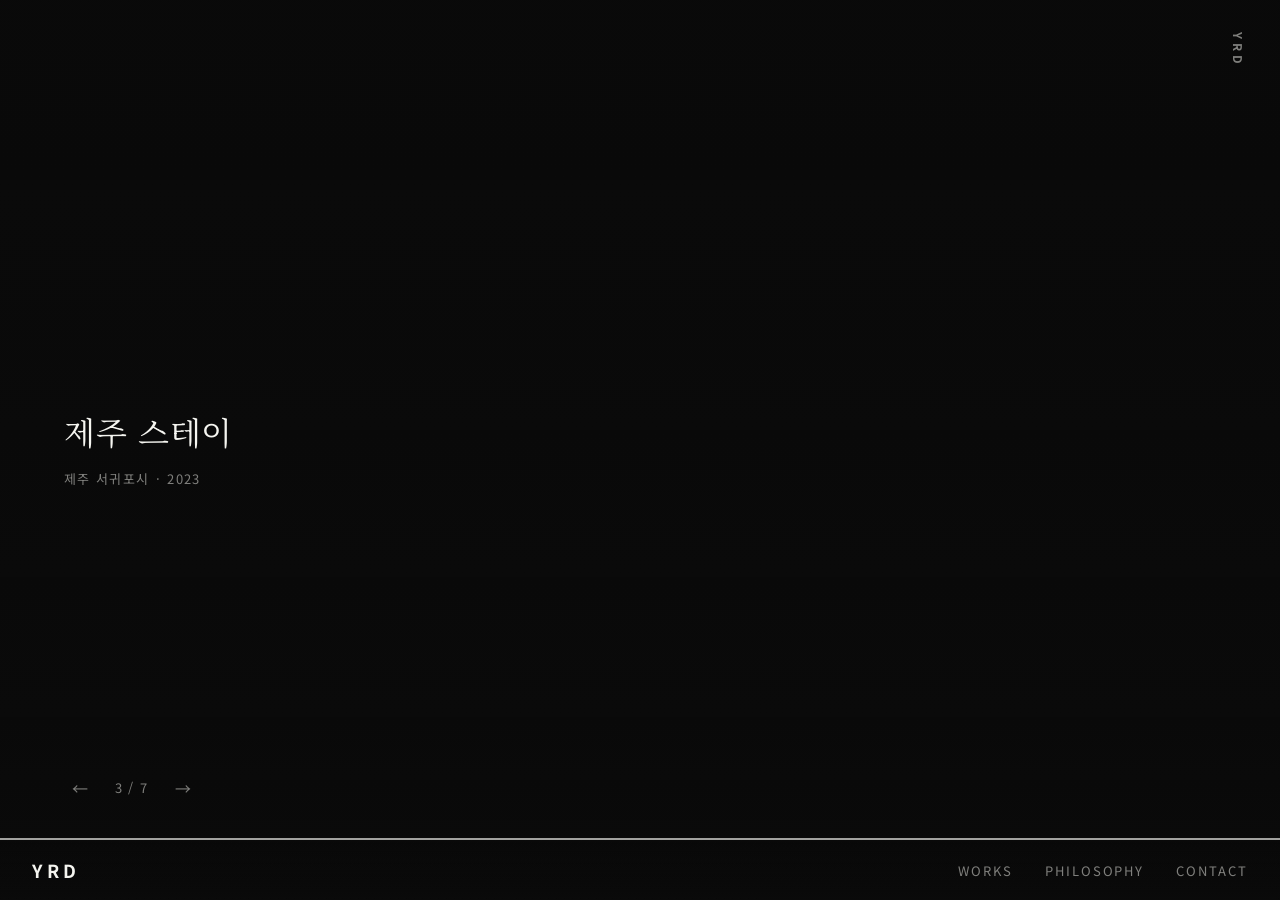
==== index.html @ f29954d0 "Initial commit: YRD portfolio site with Decap CMS - Hero slider, works grid, philosophy, contact pag" ====
<!DOCTYPE html>
<html lang="ko">
<head>
  <meta charset="UTF-8">
  <meta name="viewport" content="width=device-width, initial-scale=1.0">
  <title>YRD — Architecture & Space Design</title>
  <link rel="preconnect" href="https://fonts.googleapis.com">
  <link rel="preconnect" href="https://fonts.gstatic.com" crossorigin>
  <link href="https://fonts.googleapis.com/css2?family=Noto+Serif+KR:wght@300;400;500&family=Noto+Sans+KR:wght@300;400;700&display=swap" rel="stylesheet">
  <link rel="stylesheet" href="css/style.css">
</head>
<body>
  <!-- Page Transition -->
  <div class="page-transition"></div>

  <!-- Right Logo Mark -->
  <div class="logo-mark">YRD</div>

  <!-- Hero Slider -->
  <section class="hero">
    <div class="hero-slides"></div>

    <!-- Project Info -->
    <div class="project-info">
      <h2 class="project-title"></h2>
      <p class="project-meta"></p>
    </div>

    <!-- Slide Counter -->
    <div class="slide-counter">
      <button class="prev-btn" aria-label="이전 슬라이드">&larr;</button>
      <span class="counter-text">1 / 7</span>
      <button class="next-btn" aria-label="다음 슬라이드">&rarr;</button>
    </div>

    <!-- Progress Bar -->
    <div class="slide-progress">
      <div class="progress-bar"></div>
    </div>
  </section>

  <!-- Bottom Navigation -->
  <nav class="bottom-nav">
    <a href="index.html" class="brand">YRD</a>
    <ul class="nav-links">
      <li><a href="works.html">Works</a></li>
      <li><a href="philosophy.html">Philosophy</a></li>
      <li><a href="contact.html">Contact</a></li>
    </ul>
  </nav>

  <script src="js/main.js"></script>
  <script>
    if (window.netlifyIdentity) {
      window.netlifyIdentity.on("init", user => {
        if (!user) window.netlifyIdentity.on("login", () => document.location.href = "/admin/");
      });
    }
  </script>
</body>
</html>
---- css/style.css ----
/* ============================================
   YRD Portfolio - Style System
   ============================================ */

/* --- Custom Properties --- */
:root {
  --color-bg: #0a0a0a;
  --color-text: #f5f5f0;
  --color-text-muted: rgba(245, 245, 240, 0.5);
  --color-text-dim: rgba(245, 245, 240, 0.3);
  --color-accent: #c8b891;
  --color-overlay: rgba(10, 10, 10, 0.4);

  --font-serif: 'Noto Serif KR', 'Noto Serif', Georgia, serif;
  --font-sans: 'Noto Sans KR', -apple-system, BlinkMacSystemFont, 'Segoe UI', sans-serif;

  --nav-height: 60px;
  --spacing-sm: 8px;
  --spacing-md: 16px;
  --spacing-lg: 32px;
  --spacing-xl: 64px;

  --transition-slow: 0.8s cubic-bezier(0.25, 0.1, 0.25, 1);
  --transition-medium: 0.4s cubic-bezier(0.25, 0.1, 0.25, 1);
  --transition-fast: 0.2s ease;
}

/* --- Reset & Base --- */
*,
*::before,
*::after {
  margin: 0;
  padding: 0;
  box-sizing: border-box;
}

html {
  font-size: 16px;
  -webkit-font-smoothing: antialiased;
  -moz-osx-font-smoothing: grayscale;
  scroll-behavior: smooth;
}

body {
  font-family: var(--font-sans);
  background-color: var(--color-bg);
  color: var(--color-text);
  line-height: 1.6;
  overflow-x: hidden;
  min-height: 100vh;
}

a {
  color: inherit;
  text-decoration: none;
}

img {
  max-width: 100%;
  display: block;
}

button {
  background: none;
  border: none;
  color: inherit;
  cursor: pointer;
  font-family: inherit;
}

/* --- Page Transition --- */
.page-transition {
  position: fixed;
  inset: 0;
  background: var(--color-bg);
  z-index: 9999;
  opacity: 1;
  transition: opacity var(--transition-slow);
  pointer-events: none;
}

.page-transition.hidden {
  opacity: 0;
}

/* --- Bottom Navigation --- */
.bottom-nav {
  position: fixed;
  bottom: 0;
  left: 0;
  right: 0;
  height: var(--nav-height);
  display: flex;
  align-items: center;
  justify-content: space-between;
  padding: 0 var(--spacing-lg);
  z-index: 100;
  background: linear-gradient(transparent, rgba(10, 10, 10, 0.6));
}

.brand {
  font-family: var(--font-sans);
  font-size: 1.125rem;
  font-weight: 700;
  letter-spacing: 0.25em;
  text-transform: uppercase;
}

.nav-links {
  display: flex;
  gap: var(--spacing-lg);
  list-style: none;
}

.nav-links a {
  font-family: var(--font-sans);
  font-size: 0.8125rem;
  letter-spacing: 0.15em;
  text-transform: uppercase;
  color: var(--color-text-muted);
  transition: color var(--transition-fast);
  position: relative;
}

.nav-links a::after {
  content: '';
  position: absolute;
  bottom: -4px;
  left: 0;
  width: 0;
  height: 1px;
  background: var(--color-text);
  transition: width var(--transition-medium);
}

.nav-links a:hover,
.nav-links a.active {
  color: var(--color-text);
}

.nav-links a:hover::after,
.nav-links a.active::after {
  width: 100%;
}

/* --- Right Logo Mark (Vertical) --- */
.logo-mark {
  position: fixed;
  top: var(--spacing-lg);
  right: var(--spacing-lg);
  z-index: 100;
  writing-mode: vertical-rl;
  font-family: var(--font-sans);
  font-size: 0.75rem;
  font-weight: 700;
  letter-spacing: 0.35em;
  text-transform: uppercase;
  color: var(--color-text-muted);
}

/* ============================================
   INDEX - Hero Slider
   ============================================ */
.hero {
  position: relative;
  width: 100%;
  height: 100vh;
  overflow: hidden;
}

.hero-slide {
  position: absolute;
  inset: 0;
  background-size: cover;
  background-position: center;
  opacity: 0;
  transition: opacity 1.2s cubic-bezier(0.25, 0.1, 0.25, 1);
  will-change: opacity;
}

.hero-slide::after {
  content: '';
  position: absolute;
  inset: 0;
  background: linear-gradient(
    to bottom,
    rgba(10, 10, 10, 0.15) 0%,
    rgba(10, 10, 10, 0.05) 40%,
    rgba(10, 10, 10, 0.3) 80%,
    rgba(10, 10, 10, 0.6) 100%
  );
}

.hero-slide.active {
  opacity: 1;
}

/* Scale animation on active slide */
.hero-slide.active {
  animation: slowZoom 8s cubic-bezier(0.25, 0.1, 0.25, 1) forwards;
}

@keyframes slowZoom {
  from { transform: scale(1); }
  to { transform: scale(1.05); }
}

/* --- Project Info Overlay --- */
.project-info {
  position: absolute;
  left: var(--spacing-xl);
  top: 50%;
  transform: translateY(-50%);
  z-index: 10;
}

.project-info .project-title {
  font-family: var(--font-serif);
  font-size: 2rem;
  font-weight: 400;
  letter-spacing: 0.02em;
  line-height: 1.3;
  margin-bottom: var(--spacing-md);
  opacity: 0;
  transform: translateY(20px);
  animation: fadeInUp 0.8s 0.3s forwards;
}

.project-info .project-meta {
  font-size: 0.8125rem;
  color: var(--color-text-muted);
  letter-spacing: 0.1em;
  opacity: 0;
  transform: translateY(20px);
  animation: fadeInUp 0.8s 0.5s forwards;
}

.project-info .project-meta span + span::before {
  content: '·';
  margin: 0 0.5em;
}

@keyframes fadeInUp {
  to {
    opacity: 1;
    transform: translateY(0);
  }
}

/* --- Slide Counter --- */
.slide-counter {
  position: absolute;
  left: var(--spacing-xl);
  bottom: calc(var(--nav-height) + var(--spacing-lg));
  z-index: 10;
  display: flex;
  align-items: center;
  gap: var(--spacing-md);
  font-size: 0.8125rem;
  letter-spacing: 0.1em;
  color: var(--color-text-muted);
}

.slide-counter button {
  color: var(--color-text-muted);
  font-size: 1rem;
  padding: var(--spacing-sm);
  transition: color var(--transition-fast);
  display: flex;
  align-items: center;
}

.slide-counter button:hover {
  color: var(--color-text);
}

.slide-counter .counter-text {
  min-width: 3em;
  text-align: center;
  font-variant-numeric: tabular-nums;
}

/* --- Progress Bar --- */
.slide-progress {
  position: absolute;
  bottom: var(--nav-height);
  left: 0;
  width: 100%;
  height: 2px;
  background: var(--color-text-dim);
  z-index: 10;
}

.slide-progress .progress-bar {
  height: 100%;
  background: var(--color-text-muted);
  width: 0%;
  transition: width 0.3s ease;
}

/* ============================================
   WORKS - Grid Layout
   ============================================ */
.works-page {
  min-height: 100vh;
  padding: var(--spacing-xl) var(--spacing-xl) calc(var(--nav-height) + var(--spacing-xl));
}

.works-header {
  margin-bottom: var(--spacing-xl);
}

.works-header h1 {
  font-family: var(--font-serif);
  font-size: 2.5rem;
  font-weight: 400;
  letter-spacing: 0.02em;
}

.works-grid {
  display: grid;
  grid-template-columns: repeat(3, 1fr);
  gap: var(--spacing-md);
}

.work-card {
  position: relative;
  overflow: hidden;
  cursor: pointer;
  aspect-ratio: 4 / 3;
}

.work-card .card-image {
  width: 100%;
  height: 100%;
  object-fit: cover;
  transition: transform var(--transition-slow);
}

.work-card .card-overlay {
  position: absolute;
  inset: 0;
  background: rgba(10, 10, 10, 0.5);
  opacity: 0;
  transition: opacity var(--transition-medium);
  display: flex;
  flex-direction: column;
  justify-content: flex-end;
  padding: var(--spacing-lg);
}

.work-card:hover .card-image {
  transform: scale(1.08);
}

.work-card:hover .card-overlay {
  opacity: 1;
}

.work-card .card-title {
  font-family: var(--font-serif);
  font-size: 1.25rem;
  font-weight: 400;
  margin-bottom: var(--spacing-sm);
}

.work-card .card-meta {
  font-size: 0.75rem;
  color: var(--color-text-muted);
  letter-spacing: 0.1em;
}

/* ============================================
   PHILOSOPHY
   ============================================ */
.philosophy-page {
  position: relative;
  min-height: 100vh;
  display: flex;
  align-items: center;
  justify-content: center;
  padding: var(--spacing-xl);
  background-size: cover;
  background-position: center;
  background-attachment: fixed;
}

.philosophy-page::before {
  content: '';
  position: absolute;
  inset: 0;
  background: rgba(10, 10, 10, 0.7);
}

.philosophy-content {
  position: relative;
  z-index: 1;
  max-width: 680px;
  text-align: center;
}

.philosophy-content h1 {
  font-family: var(--font-serif);
  font-size: 2rem;
  font-weight: 400;
  letter-spacing: 0.05em;
  margin-bottom: var(--spacing-xl);
  color: var(--color-text);
}

.philosophy-content .divider {
  width: 40px;
  height: 1px;
  background: var(--color-text-muted);
  margin: 0 auto var(--spacing-xl);
}

.philosophy-content p {
  font-family: var(--font-serif);
  font-size: 1.0625rem;
  line-height: 2;
  color: var(--color-text-muted);
  margin-bottom: var(--spacing-lg);
  word-break: keep-all;
}

.philosophy-content p:last-child {
  margin-bottom: 0;
}

/* ============================================
   CONTACT
   ============================================ */
.contact-page {
  min-height: 100vh;
  display: grid;
  grid-template-columns: 1fr 1fr;
  padding-bottom: var(--nav-height);
}

.contact-left {
  display: flex;
  flex-direction: column;
  justify-content: center;
  padding: var(--spacing-xl);
}

.contact-left h1 {
  font-family: var(--font-serif);
  font-size: 2.5rem;
  font-weight: 400;
  letter-spacing: 0.02em;
  margin-bottom: var(--spacing-xl);
}

.contact-info-group {
  margin-bottom: var(--spacing-lg);
}

.contact-info-group .label {
  font-size: 0.75rem;
  letter-spacing: 0.15em;
  text-transform: uppercase;
  color: var(--color-text-muted);
  margin-bottom: var(--spacing-sm);
}

.contact-info-group .value {
  font-family: var(--font-serif);
  font-size: 1.0625rem;
  line-height: 1.8;
}

.contact-info-group .value a {
  transition: color var(--transition-fast);
}

.contact-info-group .value a:hover {
  color: var(--color-accent);
}

.contact-right {
  display: flex;
  flex-direction: column;
  justify-content: center;
  padding: var(--spacing-xl);
  border-left: 1px solid var(--color-text-dim);
}

.contact-form .form-group {
  margin-bottom: var(--spacing-lg);
}

.contact-form label {
  display: block;
  font-size: 0.75rem;
  letter-spacing: 0.15em;
  text-transform: uppercase;
  color: var(--color-text-muted);
  margin-bottom: var(--spacing-sm);
}

.contact-form input,
.contact-form textarea {
  width: 100%;
  background: transparent;
  border: none;
  border-bottom: 1px solid var(--color-text-dim);
  padding: var(--spacing-sm) 0;
  color: var(--color-text);
  font-family: var(--font-sans);
  font-size: 1rem;
  outline: none;
  transition: border-color var(--transition-fast);
}

.contact-form input:focus,
.contact-form textarea:focus {
  border-color: var(--color-text-muted);
}

.contact-form textarea {
  resize: none;
  min-height: 100px;
}

.contact-form .submit-btn {
  font-size: 0.8125rem;
  letter-spacing: 0.15em;
  text-transform: uppercase;
  color: var(--color-text-muted);
  padding: var(--spacing-md) 0;
  transition: color var(--transition-fast);
  cursor: pointer;
}

.contact-form .submit-btn:hover {
  color: var(--color-text);
}

/* ============================================
   Responsive
   ============================================ */
@media (max-width: 1024px) {
  .works-grid {
    grid-template-columns: repeat(2, 1fr);
  }

  .project-info {
    left: var(--spacing-lg);
  }

  .project-info .project-title {
    font-size: 1.5rem;
  }

  .slide-counter {
    left: var(--spacing-lg);
  }
}

@media (max-width: 768px) {
  :root {
    --spacing-xl: 32px;
    --spacing-lg: 24px;
  }

  .bottom-nav {
    padding: 0 var(--spacing-md);
  }

  .nav-links {
    gap: var(--spacing-md);
  }

  .nav-links a {
    font-size: 0.6875rem;
  }

  .brand {
    font-size: 0.9375rem;
  }

  .logo-mark {
    right: var(--spacing-md);
    top: var(--spacing-md);
    font-size: 0.625rem;
  }

  .project-info {
    left: var(--spacing-md);
    bottom: calc(var(--nav-height) + 60px);
    top: auto;
    transform: none;
  }

  .project-info .project-title {
    font-size: 1.25rem;
  }

  .slide-counter {
    left: var(--spacing-md);
    bottom: calc(var(--nav-height) + var(--spacing-md));
  }

  .works-page {
    padding: var(--spacing-lg) var(--spacing-md) calc(var(--nav-height) + var(--spacing-lg));
  }

  .works-header h1 {
    font-size: 1.75rem;
  }

  .works-grid {
    grid-template-columns: 1fr;
    gap: var(--spacing-md);
  }

  .philosophy-content h1 {
    font-size: 1.5rem;
  }

  .philosophy-content p {
    font-size: 0.9375rem;
    line-height: 1.9;
  }

  .contact-page {
    grid-template-columns: 1fr;
  }

  .contact-left h1 {
    font-size: 1.75rem;
  }

  .contact-right {
    border-left: none;
    border-top: 1px solid var(--color-text-dim);
  }
}

@media (max-width: 480px) {
  .nav-links {
    gap: var(--spacing-sm);
  }

  .nav-links a {
    font-size: 0.625rem;
    letter-spacing: 0.1em;
  }
}
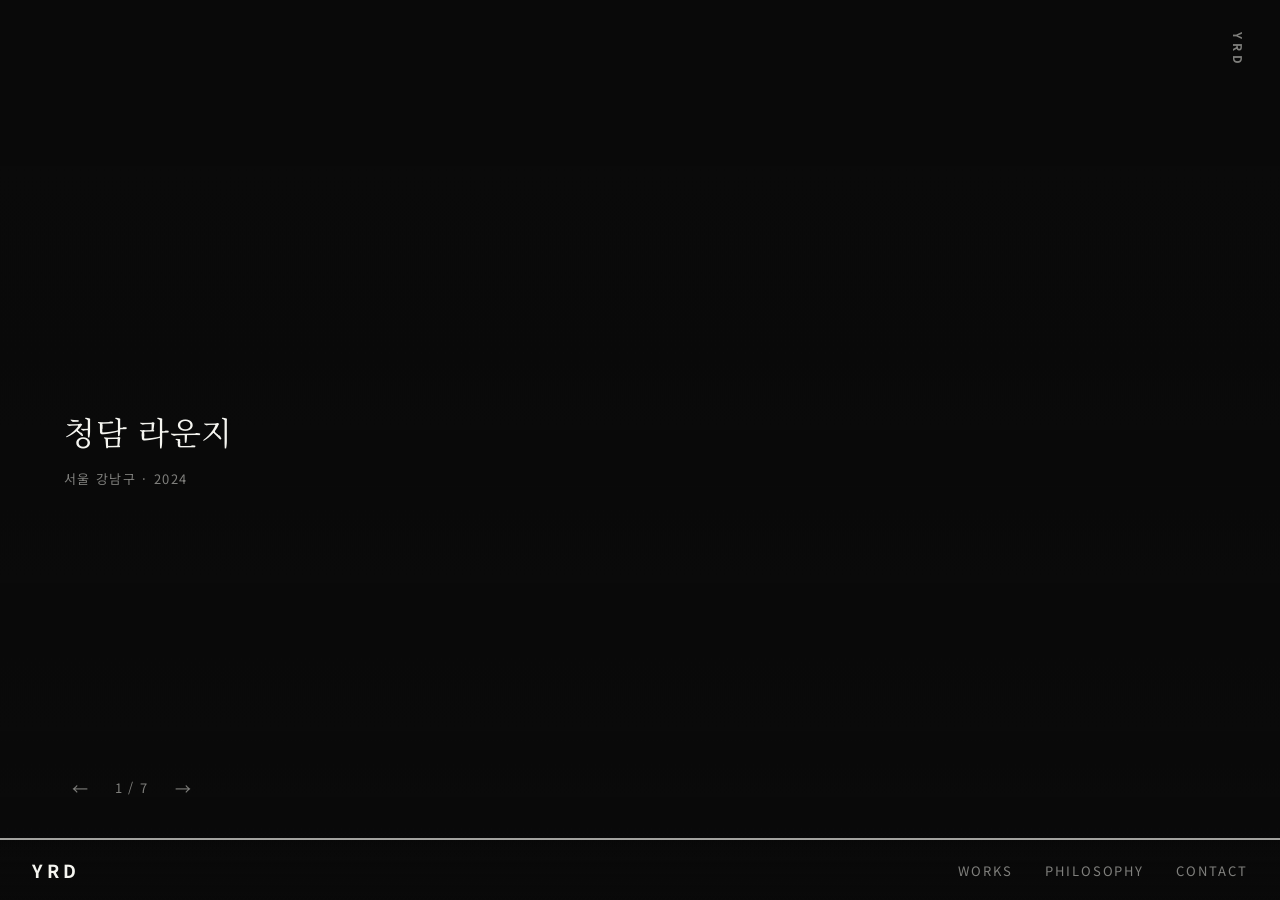
==== commit 3e25e960: "Switch from Netlify to GitHub Pages - Backend changed from git-gateway to github - Removed Netlify I" ====
--- a/index.html
+++ b/index.html
@@ -50,12 +50,5 @@
   </nav>
 
   <script src="js/main.js"></script>
-  <script>
-    if (window.netlifyIdentity) {
-      window.netlifyIdentity.on("init", user => {
-        if (!user) window.netlifyIdentity.on("login", () => document.location.href = "/admin/");
-      });
-    }
-  </script>
 </body>
 </html>
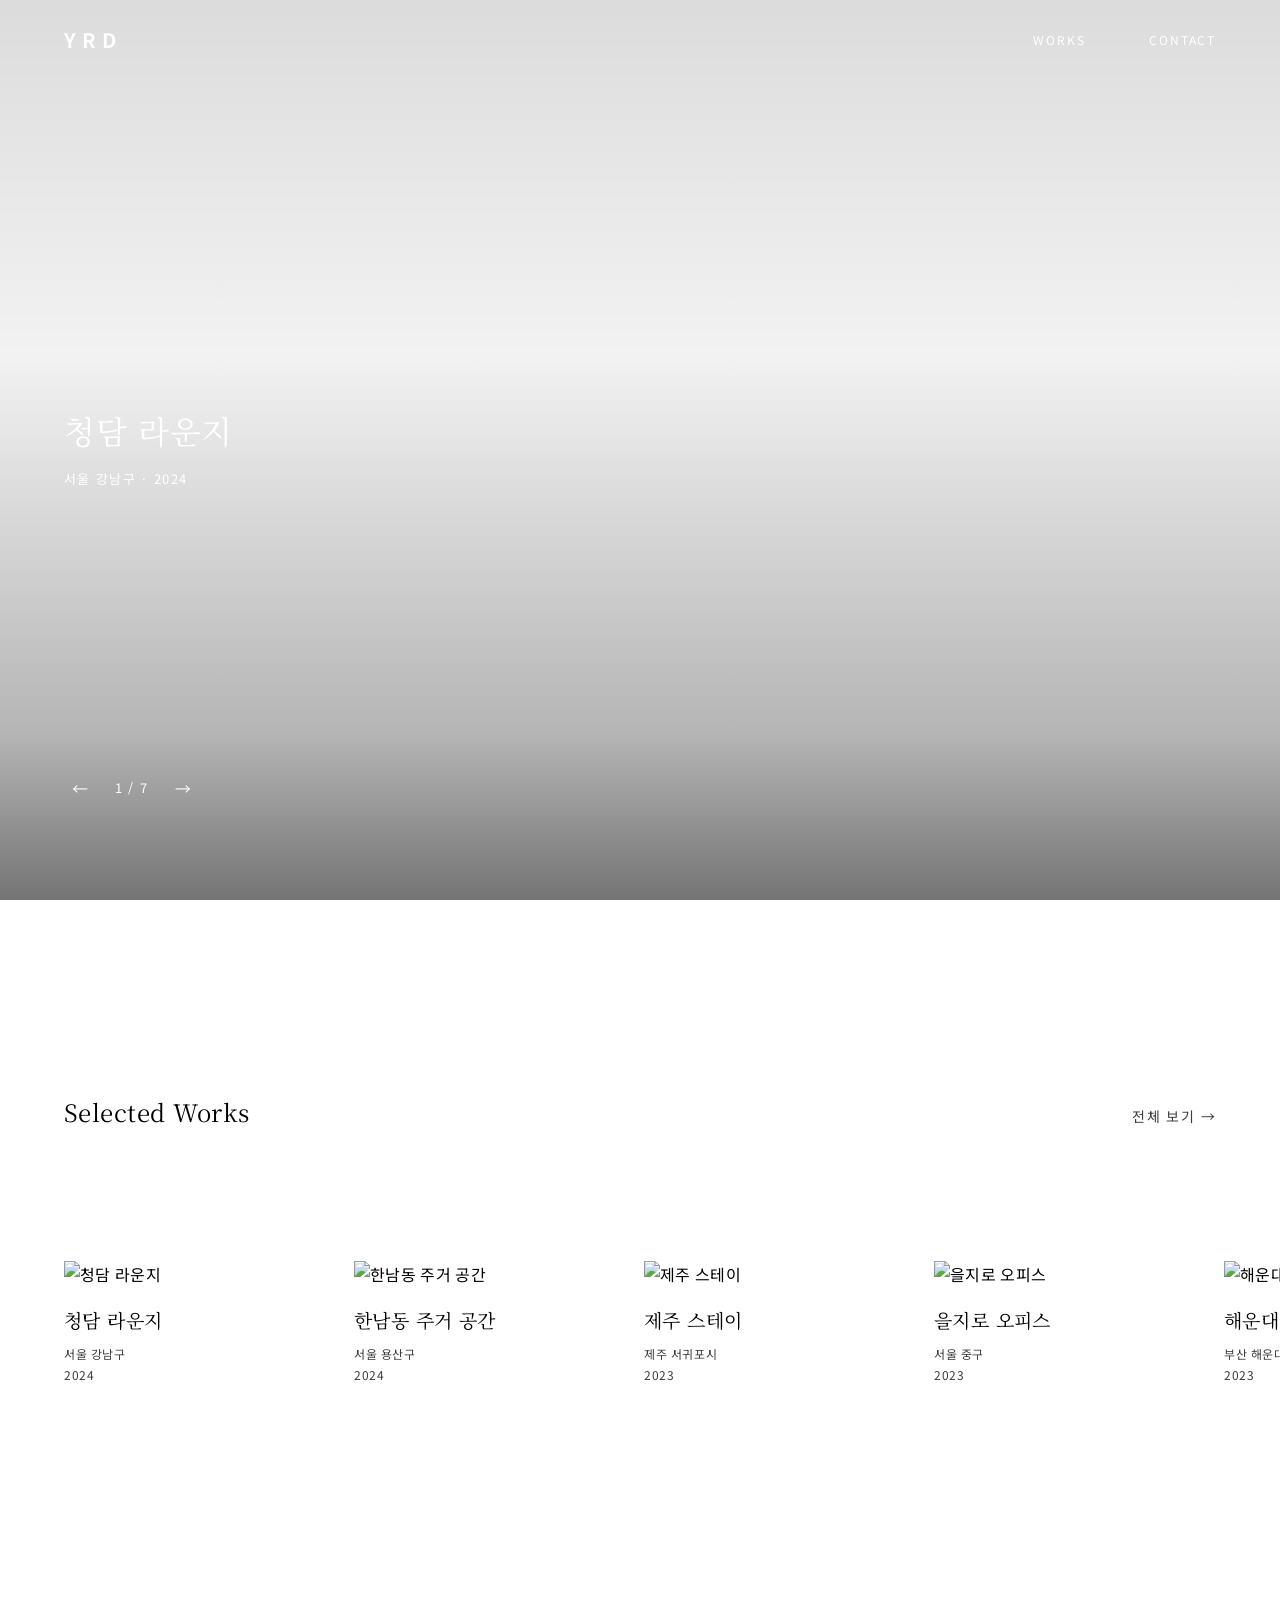
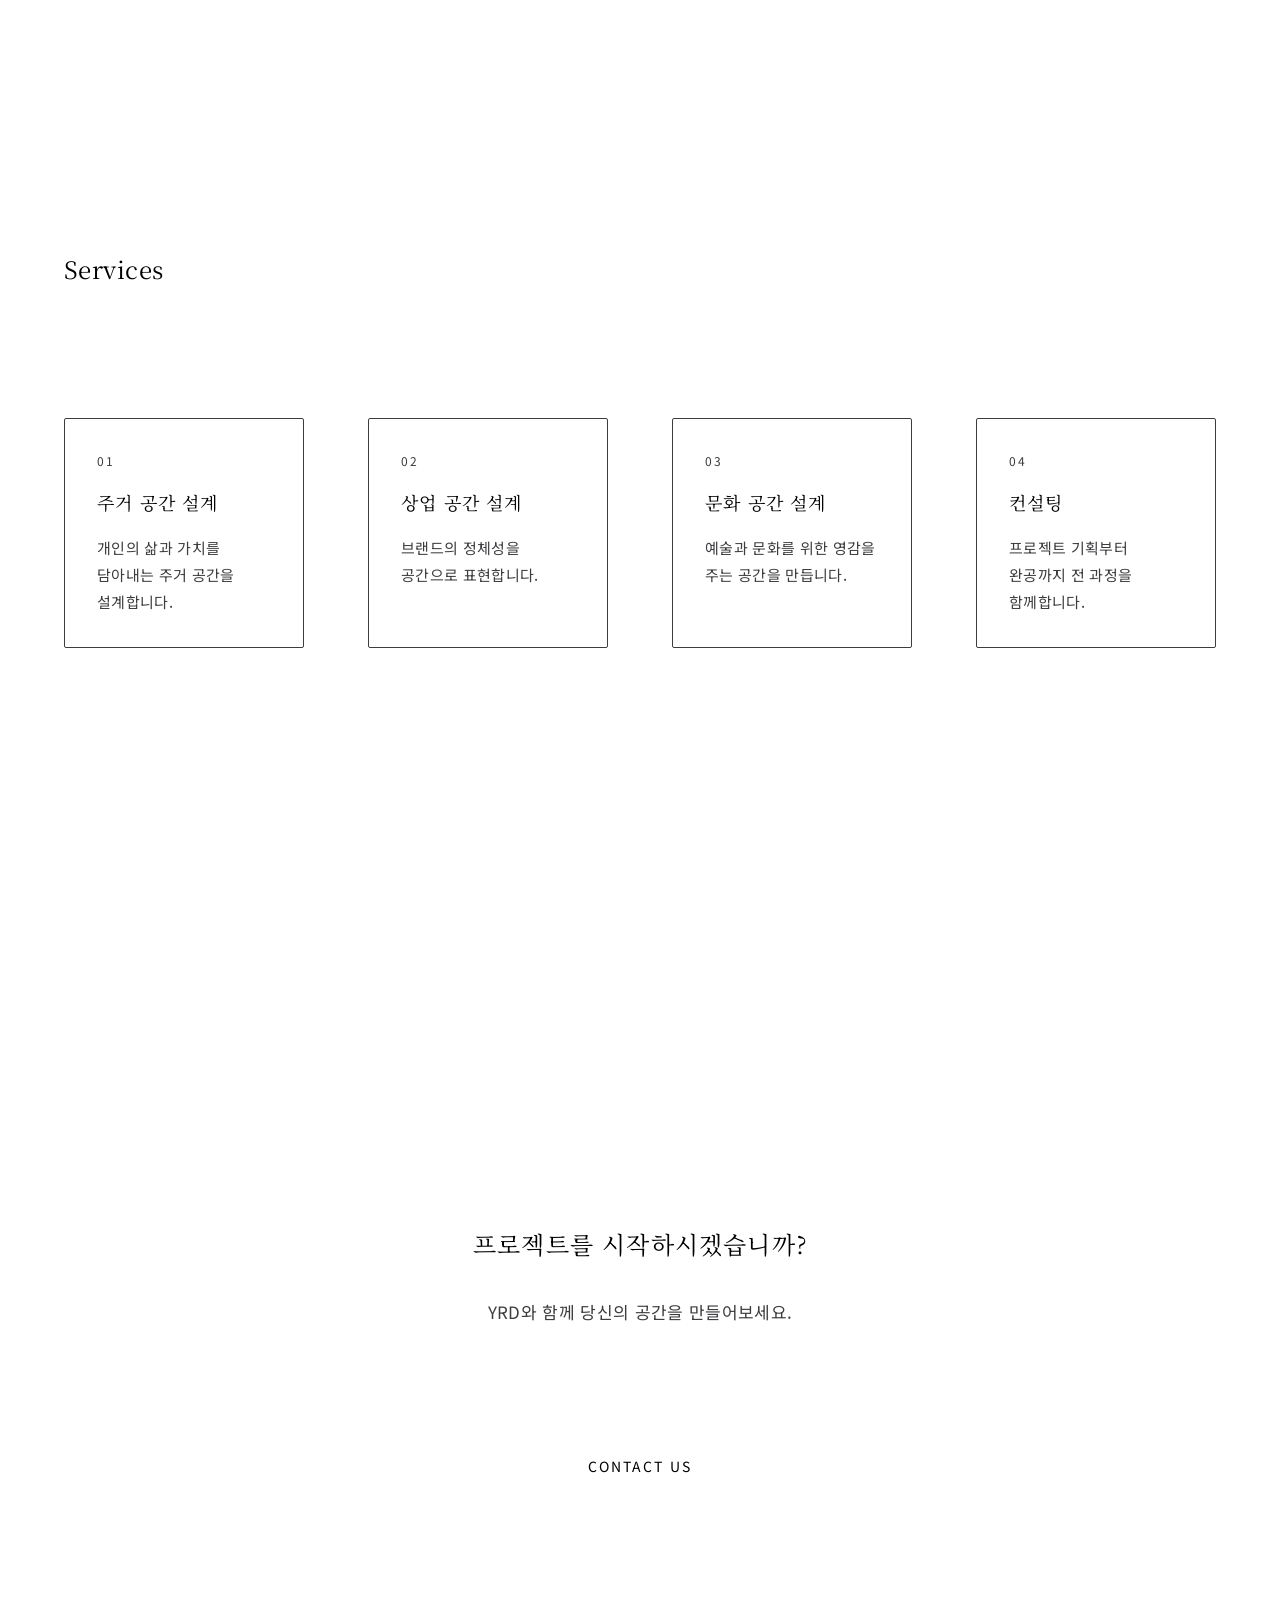
==== commit 075a72e6: "Update site design and contact form - Remove custom cursor and vertical logo - Update header: remove" ====
--- a/index.html
+++ b/index.html
@@ -13,8 +13,16 @@
   <!-- Page Transition -->
   <div class="page-transition"></div>
 
-  <!-- Right Logo Mark -->
-  <div class="logo-mark">YRD</div>
+  <!-- Top Header (Scroll Responsive) -->
+  <header class="top-header">
+    <div class="header-content">
+      <a href="index.html" class="header-brand">YRD</a>
+      <nav class="header-nav">
+        <a href="works.html">Works</a>
+        <a href="contact.html">Contact</a>
+      </nav>
+    </div>
+  </header>
 
   <!-- Hero Slider -->
   <section class="hero">
@@ -32,22 +40,64 @@
       <span class="counter-text">1 / 7</span>
       <button class="next-btn" aria-label="다음 슬라이드">&rarr;</button>
     </div>
+  </section>
 
-    <!-- Progress Bar -->
-    <div class="slide-progress">
-      <div class="progress-bar"></div>
+<!-- Featured Works Section -->
+  <section class="home-works">
+    <div class="section-container">
+      <div class="section-header">
+        <h2>Selected Works</h2>
+        <a href="works.html" class="view-all">전체 보기 &rarr;</a>
+      </div>
+      <div class="home-works-carousel">
+        <button class="carousel-btn carousel-prev" aria-label="이전 작품">&larr;</button>
+        <div class="home-works-track">
+          <div class="home-works-grid"></div>
+        </div>
+        <button class="carousel-btn carousel-next" aria-label="다음 작품">&rarr;</button>
+      </div>
     </div>
   </section>
 
-  <!-- Bottom Navigation -->
-  <nav class="bottom-nav">
-    <a href="index.html" class="brand">YRD</a>
-    <ul class="nav-links">
-      <li><a href="works.html">Works</a></li>
-      <li><a href="philosophy.html">Philosophy</a></li>
-      <li><a href="contact.html">Contact</a></li>
-    </ul>
-  </nav>
+  <!-- Services Section -->
+  <section class="home-services">
+    <div class="section-container">
+      <h2>Services</h2>
+      <div class="services-grid">
+        <div class="service-item">
+          <div class="service-number">01</div>
+          <h3>주거 공간 설계</h3>
+          <p>개인의 삶과 가치를 담아내는 주거 공간을 설계합니다.</p>
+        </div>
+        <div class="service-item">
+          <div class="service-number">02</div>
+          <h3>상업 공간 설계</h3>
+          <p>브랜드의 정체성을 공간으로 표현합니다.</p>
+        </div>
+        <div class="service-item">
+          <div class="service-number">03</div>
+          <h3>문화 공간 설계</h3>
+          <p>예술과 문화를 위한 영감을 주는 공간을 만듭니다.</p>
+        </div>
+        <div class="service-item">
+          <div class="service-number">04</div>
+          <h3>컨설팅</h3>
+          <p>프로젝트 기획부터 완공까지 전 과정을 함께합니다.</p>
+        </div>
+      </div>
+    </div>
+  </section>
+
+  <!-- Contact CTA Section -->
+  <section class="home-contact">
+    <div class="section-container">
+      <div class="contact-cta">
+        <h2>프로젝트를 시작하시겠습니까?</h2>
+        <p>YRD와 함께 당신의 공간을 만들어보세요.</p>
+        <a href="contact.html" class="cta-button">Contact Us</a>
+      </div>
+    </div>
+  </section>
 
   <script src="js/main.js"></script>
 </body>
--- a/css/style.css
+++ b/css/style.css
@@ -4,11 +4,11 @@
 
 /* --- Custom Properties --- */
 :root {
-  --color-bg: #0a0a0a;
-  --color-text: #f5f5f0;
-  --color-text-muted: rgba(245, 245, 240, 0.5);
-  --color-text-dim: rgba(245, 245, 240, 0.3);
-  --color-accent: #c8b891;
+  --color-bg: #FFFFFF;
+  --color-text: #f191919;
+  --color-text-muted: #3d3d40;
+  --color-text-dim: #3d3d40;
+  --color-accent: #201f1e;
   --color-overlay: rgba(10, 10, 10, 0.4);
 
   --font-serif: 'Noto Serif KR', 'Noto Serif', Georgia, serif;
@@ -45,9 +45,13 @@
   font-family: var(--font-sans);
   background-color: var(--color-bg);
   color: var(--color-text);
-  line-height: 1.6;
+  line-height: 1.7;
+  letter-spacing: 0.02em;
   overflow-x: hidden;
   min-height: 100vh;
+  text-rendering: optimizeLegibility;
+  -webkit-font-smoothing: antialiased;
+  -moz-osx-font-smoothing: grayscale;
 }
 
 a {
@@ -69,18 +73,101 @@
 }
 
 /* --- Page Transition --- */
+body {
+  opacity: 0;
+  transition: opacity 0.7s cubic-bezier(0.25, 0.1, 0.25, 1);
+}
+
+body.loaded {
+  opacity: 1;
+}
+
 .page-transition {
   position: fixed;
   inset: 0;
   background: var(--color-bg);
   z-index: 9999;
   opacity: 1;
-  transition: opacity var(--transition-slow);
+  transition: opacity 0.7s cubic-bezier(0.25, 0.1, 0.25, 1);
   pointer-events: none;
 }
 
 .page-transition.hidden {
   opacity: 0;
+}
+
+/* --- Top Header (Scroll Responsive) --- */
+.top-header {
+  position: fixed;
+  top: 0;
+  left: 0;
+  right: 0;
+  height: 80px;
+  background: transparent;
+  z-index: 1000;
+  transition: all 0.4s cubic-bezier(0.25, 0.1, 0.25, 1);
+}
+
+.top-header.scrolled {
+  height: 60px;
+  background: transparent;
+}
+
+.header-content {
+  display: flex;
+  align-items: center;
+  justify-content: space-between;
+  height: 100%;
+  padding: 0 var(--spacing-xl);
+  max-width: 100%;
+}
+
+.header-brand {
+  font-family: var(--font-sans);
+  font-size: 1.25rem;
+  font-weight: 700;
+  letter-spacing: 0.3em;
+  text-transform: uppercase;
+  color: #ffffff;
+  transition: all var(--transition-medium);
+}
+
+.top-header.scrolled .header-brand {
+  font-size: 1rem;
+}
+
+.header-nav {
+  display: flex;
+  gap: var(--spacing-xl);
+}
+
+.header-nav a {
+  font-size: 0.75rem;
+  letter-spacing: 0.15em;
+  text-transform: uppercase;
+  color: #ffffff;
+  transition: color var(--transition-fast);
+}
+
+.header-nav a:hover,
+.header-nav a.active {
+  color: #ffffff;
+  opacity: 0.7;
+}
+
+/* --- Dark Header (for light backgrounds) --- */
+.header-dark .header-brand {
+  color: var(--color-text);
+}
+
+.header-dark .header-nav a {
+  color: var(--color-text);
+}
+
+.header-dark .header-nav a:hover,
+.header-dark .header-nav a.active {
+  color: var(--color-text);
+  opacity: 0.7;
 }
 
 /* --- Bottom Navigation --- */
@@ -143,21 +230,6 @@
   width: 100%;
 }
 
-/* --- Right Logo Mark (Vertical) --- */
-.logo-mark {
-  position: fixed;
-  top: var(--spacing-lg);
-  right: var(--spacing-lg);
-  z-index: 100;
-  writing-mode: vertical-rl;
-  font-family: var(--font-sans);
-  font-size: 0.75rem;
-  font-weight: 700;
-  letter-spacing: 0.35em;
-  text-transform: uppercase;
-  color: var(--color-text-muted);
-}
-
 /* ============================================
    INDEX - Hero Slider
    ============================================ */
@@ -165,6 +237,7 @@
   position: relative;
   width: 100%;
   height: 100vh;
+  height: calc(var(--vh, 1vh) * 100);
   overflow: hidden;
 }
 
@@ -221,6 +294,7 @@
   letter-spacing: 0.02em;
   line-height: 1.3;
   margin-bottom: var(--spacing-md);
+  color: #ffffff;
   opacity: 0;
   transform: translateY(20px);
   animation: fadeInUp 0.8s 0.3s forwards;
@@ -228,7 +302,7 @@
 
 .project-info .project-meta {
   font-size: 0.8125rem;
-  color: var(--color-text-muted);
+  color: #ffffff;
   letter-spacing: 0.1em;
   opacity: 0;
   transform: translateY(20px);
@@ -258,20 +332,26 @@
   gap: var(--spacing-md);
   font-size: 0.8125rem;
   letter-spacing: 0.1em;
-  color: var(--color-text-muted);
+  color: #ffffff;
 }
 
 .slide-counter button {
-  color: var(--color-text-muted);
+  color: #ffffff;
   font-size: 1rem;
   padding: var(--spacing-sm);
-  transition: color var(--transition-fast);
+  transition: all var(--transition-fast);
   display: flex;
   align-items: center;
+  position: relative;
 }
 
 .slide-counter button:hover {
-  color: var(--color-text);
+  color: #ffffff;
+  transform: scale(1.1);
+}
+
+.slide-counter button:active {
+  transform: scale(0.95);
 }
 
 .slide-counter .counter-text {
@@ -299,11 +379,325 @@
 }
 
 /* ============================================
+   HOME - Additional Sections
+   ============================================ */
+.section-container {
+  max-width: 1400px;
+  margin: 0 auto;
+  padding: var(--spacing-xl);
+}
+
+.section-header {
+  display: flex;
+  justify-content: space-between;
+  align-items: baseline;
+  margin-bottom: var(--spacing-xl);
+}
+
+.section-header h2 {
+  font-family: var(--font-serif);
+  font-size: 1.5rem;
+  font-weight: 400;
+  letter-spacing: 0.02em;
+}
+
+.section-subtitle {
+  font-size: 1rem;
+  font-weight: 300;
+  letter-spacing: 0.3em;
+  color: var(--color-text-muted);
+}
+
+.view-all {
+  font-size: 0.875rem;
+  letter-spacing: 0.1em;
+  color: var(--color-text-muted);
+  transition: all var(--transition-fast);
+}
+
+.view-all:hover {
+  color: var(--color-text);
+  transform: translateX(4px);
+}
+
+/* Home Works Section */
+.home-works {
+  padding: calc(var(--spacing-xl) * 3) 0;
+  background: rgba(255, 255, 255, 0.01);
+}
+
+.home-works .section-container {
+  display: flex;
+  flex-direction: column;
+  gap: calc(var(--spacing-xl) * 2);
+  max-width: 100%;
+  padding: 0;
+}
+
+.home-works .section-header {
+  padding-left: var(--spacing-xl);
+  padding-right: var(--spacing-xl);
+  margin-bottom: calc(var(--spacing-lg) * -1);
+}
+
+.home-works .section-header {
+  display: flex;
+  justify-content: space-between;
+  align-items: baseline;
+  margin-bottom: 0;
+}
+
+.home-works .section-header h2 {
+  font-size: 1.5rem;
+  margin-bottom: 0;
+}
+
+.home-works-carousel {
+  position: relative;
+  width: 100%;
+}
+
+.home-works-track {
+  overflow: hidden;
+  width: 100%;
+  padding: 0 var(--spacing-xl);
+}
+
+.home-works-grid {
+  display: flex;
+  gap: 8px;
+  transition: transform 0.6s cubic-bezier(0.25, 0.1, 0.25, 1);
+}
+
+.carousel-btn {
+  position: absolute;
+  top: 50%;
+  transform: translateY(-50%);
+  z-index: 10;
+  width: 48px;
+  height: 48px;
+  border: 1px solid var(--color-text);
+  border-radius: 50%;
+  color: var(--color-text);
+  font-size: 1.125rem;
+  display: flex;
+  align-items: center;
+  justify-content: center;
+  transition: all var(--transition-medium);
+  opacity: 0;
+  visibility: hidden;
+  background: rgba(10, 10, 10, 0.8);
+  backdrop-filter: blur(10px);
+}
+
+.carousel-prev {
+  left: var(--spacing-lg);
+}
+
+.carousel-next {
+  right: var(--spacing-lg);
+}
+
+.home-works-carousel:hover .carousel-btn {
+  opacity: 0.8;
+  visibility: visible;
+}
+
+.home-works-carousel:hover .carousel-btn:hover {
+  opacity: 1;
+  background: rgba(10, 10, 10, 0.95);
+  transform: translateY(-50%) scale(1.1);
+}
+
+.carousel-btn:active {
+  transform: translateY(-50%) scale(0.95);
+}
+
+.carousel-btn:disabled {
+  opacity: 0 !important;
+  visibility: hidden !important;
+  pointer-events: none;
+}
+
+.home-work-card {
+  position: relative;
+  overflow: hidden;
+  cursor: pointer;
+  transition: transform var(--transition-medium);
+  flex: 0 0 calc(25% - 6px);
+  min-width: calc(25% - 6px);
+  container-type: inline-size;
+}
+
+.home-work-card:hover {
+  transform: translateY(-4px);
+}
+
+.home-work-card img {
+  width: 100%;
+  height: auto;
+  max-height: 133cqw;
+  object-fit: cover;
+  transition: transform var(--transition-slow);
+  display: block;
+}
+
+.home-work-card:hover img {
+  transform: scale(1.02);
+}
+
+.home-work-info {
+  padding: calc(var(--spacing-lg) / 2) 0;
+}
+
+.home-work-info h3 {
+  font-family: var(--font-serif);
+  font-size: 1.1875rem;
+  font-weight: 400;
+  margin-bottom: var(--spacing-sm);
+  letter-spacing: 0.02em;
+}
+
+.home-work-info p {
+  font-size: 0.75rem;
+  color: var(--color-text-muted);
+  letter-spacing: 0.05em;
+}
+
+.text-link {
+  font-size: 0.875rem;
+  letter-spacing: 0.1em;
+  color: var(--color-text);
+  display: inline-block;
+  margin-top: var(--spacing-md);
+  transition: all var(--transition-fast);
+}
+
+.text-link:hover {
+  transform: translateX(4px);
+}
+
+/* Home Services Section */
+.home-services {
+  padding: calc(var(--spacing-xl) * 3) 0;
+  background: rgba(255, 255, 255, 0.01);
+}
+
+.home-services h2 {
+  font-family: var(--font-serif);
+  font-size: 1.5rem;
+  font-weight: 400;
+  letter-spacing: 0.02em;
+  margin-bottom: calc(var(--spacing-xl) * 2);
+}
+
+.services-grid {
+  display: grid;
+  grid-template-columns: repeat(4, 1fr);
+  gap: var(--spacing-xl);
+}
+
+.service-item {
+  padding: var(--spacing-lg);
+  border: 1px solid var(--color-text-dim);
+  border-radius: 2px;
+  transition: all var(--transition-medium);
+}
+
+.service-item:hover {
+  border-color: var(--color-text-muted);
+  transform: translateY(-4px);
+  background: rgba(255, 255, 255, 0.02);
+}
+
+.service-number {
+  font-family: var(--font-sans);
+  font-size: 0.75rem;
+  letter-spacing: 0.2em;
+  color: var(--color-text-muted);
+  margin-bottom: var(--spacing-md);
+}
+
+.service-item h3 {
+  font-family: var(--font-serif);
+  font-size: 1.125rem;
+  font-weight: 400;
+  margin-bottom: var(--spacing-md);
+  letter-spacing: 0.05em;
+}
+
+.service-item p {
+  font-size: 0.9375rem;
+  line-height: 1.8;
+  color: var(--color-text-muted);
+  word-break: keep-all;
+}
+
+/* Home Contact CTA Section */
+.home-contact {
+  padding: calc(var(--spacing-xl) * 4) 0;
+}
+
+.contact-cta {
+  text-align: center;
+  max-width: 800px;
+  margin: 0 auto;
+}
+
+.contact-cta h2 {
+  font-family: var(--font-serif);
+  font-size: 1.5rem;
+  font-weight: 400;
+  letter-spacing: 0.05em;
+  margin-bottom: var(--spacing-lg);
+  word-break: keep-all;
+}
+
+.contact-cta p {
+  font-size: 1.0625rem;
+  line-height: 1.8;
+  color: var(--color-text-muted);
+  margin-bottom: calc(var(--spacing-xl) * 1.5);
+}
+
+.cta-button {
+  display: inline-block;
+  font-size: 0.875rem;
+  letter-spacing: 0.15em;
+  text-transform: uppercase;
+  padding: var(--spacing-lg) calc(var(--spacing-xl) * 1.5);
+  border: 1px solid var(--color-text);
+  border-radius: 2px;
+  color: var(--color-text);
+  transition: all var(--transition-medium);
+  position: relative;
+  overflow: hidden;
+}
+
+.cta-button::before {
+  content: '';
+  position: absolute;
+  inset: 0;
+  background: var(--color-text);
+  transform: translateY(100%);
+  transition: transform var(--transition-medium);
+  z-index: -1;
+}
+
+.cta-button:hover::before {
+  transform: translateY(0);
+}
+
+.cta-button:hover {
+  color: var(--color-bg);
+}
+
+/* ============================================
    WORKS - Grid Layout
    ============================================ */
 .works-page {
   min-height: 100vh;
-  padding: var(--spacing-xl) var(--spacing-xl) calc(var(--nav-height) + var(--spacing-xl));
+  padding: var(--spacing-xl);
 }
 
 .works-header {
@@ -315,12 +709,86 @@
   font-size: 2.5rem;
   font-weight: 400;
   letter-spacing: 0.02em;
+  display: flex;
+  align-items: baseline;
+  gap: 1rem;
+  margin-bottom: var(--spacing-lg);
+}
+
+.header-kanji {
+  font-size: 1rem;
+  font-weight: 300;
+  letter-spacing: 0.3em;
+  color: var(--color-text-muted);
+}
+
+.filter-buttons {
+  display: flex;
+  gap: var(--spacing-sm);
+  flex-wrap: wrap;
+}
+
+.filter-btn {
+  font-size: 0.75rem;
+  letter-spacing: 0.15em;
+  text-transform: uppercase;
+  padding: var(--spacing-sm) var(--spacing-lg);
+  color: var(--color-text-muted);
+  background: transparent;
+  border: 1px solid var(--color-text-dim);
+  border-radius: 2px;
+  transition: all var(--transition-fast);
+  position: relative;
+  overflow: hidden;
+}
+
+.filter-btn::before {
+  content: '';
+  position: absolute;
+  inset: 0;
+  background: var(--color-text);
+  transform: translateY(100%);
+  transition: transform var(--transition-medium);
+}
+
+.filter-btn span {
+  position: relative;
+  z-index: 1;
+}
+
+.filter-btn:hover {
+  border-color: var(--color-text-muted);
+  color: var(--color-text);
+}
+
+.filter-btn.active {
+  border-color: var(--color-text);
+  color: var(--color-bg);
+  background: var(--color-text);
+}
+
+.filter-btn:active {
+  transform: scale(0.95);
 }
 
 .works-grid {
   display: grid;
   grid-template-columns: repeat(3, 1fr);
   gap: var(--spacing-md);
+}
+
+.work-card {
+  opacity: 1;
+  transform: scale(1);
+  transition: opacity 0.4s ease, transform 0.4s ease;
+}
+
+.work-card.hidden {
+  opacity: 0;
+  transform: scale(0.9);
+  pointer-events: none;
+  position: absolute;
+  visibility: hidden;
 }
 
 .work-card {
@@ -328,6 +796,14 @@
   overflow: hidden;
   cursor: pointer;
   aspect-ratio: 4 / 3;
+  border-radius: 2px;
+  box-shadow: 0 0 0 1px rgba(245, 245, 240, 0.05);
+  transition: box-shadow var(--transition-medium), transform var(--transition-medium);
+}
+
+.work-card:hover {
+  box-shadow: 0 8px 32px rgba(0, 0, 0, 0.4);
+  transform: translateY(-4px);
 }
 
 .work-card .card-image {
@@ -335,12 +811,18 @@
   height: 100%;
   object-fit: cover;
   transition: transform var(--transition-slow);
+  will-change: transform;
 }
 
 .work-card .card-overlay {
   position: absolute;
   inset: 0;
-  background: rgba(10, 10, 10, 0.5);
+  background: linear-gradient(
+    to top,
+    rgba(10, 10, 10, 0.9) 0%,
+    rgba(10, 10, 10, 0.4) 50%,
+    rgba(10, 10, 10, 0) 100%
+  );
   opacity: 0;
   transition: opacity var(--transition-medium);
   display: flex;
@@ -350,7 +832,7 @@
 }
 
 .work-card:hover .card-image {
-  transform: scale(1.08);
+  transform: scale(1.1);
 }
 
 .work-card:hover .card-overlay {
@@ -368,64 +850,6 @@
   font-size: 0.75rem;
   color: var(--color-text-muted);
   letter-spacing: 0.1em;
-}
-
-/* ============================================
-   PHILOSOPHY
-   ============================================ */
-.philosophy-page {
-  position: relative;
-  min-height: 100vh;
-  display: flex;
-  align-items: center;
-  justify-content: center;
-  padding: var(--spacing-xl);
-  background-size: cover;
-  background-position: center;
-  background-attachment: fixed;
-}
-
-.philosophy-page::before {
-  content: '';
-  position: absolute;
-  inset: 0;
-  background: rgba(10, 10, 10, 0.7);
-}
-
-.philosophy-content {
-  position: relative;
-  z-index: 1;
-  max-width: 680px;
-  text-align: center;
-}
-
-.philosophy-content h1 {
-  font-family: var(--font-serif);
-  font-size: 2rem;
-  font-weight: 400;
-  letter-spacing: 0.05em;
-  margin-bottom: var(--spacing-xl);
-  color: var(--color-text);
-}
-
-.philosophy-content .divider {
-  width: 40px;
-  height: 1px;
-  background: var(--color-text-muted);
-  margin: 0 auto var(--spacing-xl);
-}
-
-.philosophy-content p {
-  font-family: var(--font-serif);
-  font-size: 1.0625rem;
-  line-height: 2;
-  color: var(--color-text-muted);
-  margin-bottom: var(--spacing-lg);
-  word-break: keep-all;
-}
-
-.philosophy-content p:last-child {
-  margin-bottom: 0;
 }
 
 /* ============================================
@@ -451,6 +875,9 @@
   font-weight: 400;
   letter-spacing: 0.02em;
   margin-bottom: var(--spacing-xl);
+  display: flex;
+  align-items: baseline;
+  gap: 1rem;
 }
 
 .contact-info-group {
@@ -530,12 +957,226 @@
   text-transform: uppercase;
   color: var(--color-text-muted);
   padding: var(--spacing-md) 0;
+  transition: all var(--transition-fast);
+  cursor: pointer;
+  position: relative;
+  display: inline-block;
+}
+
+.contact-form .submit-btn:hover {
+  color: var(--color-text);
+  transform: translateX(4px);
+}
+
+.contact-form .submit-btn:active {
+  transform: translateX(2px) scale(0.98);
+}
+
+/* ============================================
+   PROJECT DETAIL
+   ============================================ */
+.project-detail-page {
+  min-height: 100vh;
+  padding-bottom: var(--spacing-xl);
+}
+
+.detail-hero {
+  position: relative;
+  width: 100%;
+  height: 85vh;
+  height: calc(var(--vh, 1vh) * 85);
+  overflow: hidden;
+  margin-top: 80px;
+}
+
+.hero-image-container {
+  width: 100%;
+  height: 100%;
+  position: relative;
+}
+
+.detail-hero-image {
+  width: 100%;
+  height: 100%;
+  object-fit: cover;
+  animation: slowZoom 2s cubic-bezier(0.25, 0.1, 0.25, 1) forwards;
+}
+
+.detail-info {
+  padding: var(--spacing-xl);
+  max-width: 1200px;
+  margin: 0 auto;
+}
+
+.info-container {
+  display: grid;
+  grid-template-columns: 1fr;
+  gap: var(--spacing-xl);
+}
+
+.back-link {
+  margin-bottom: var(--spacing-lg);
+}
+
+.back-link a {
+  font-size: 0.875rem;
+  letter-spacing: 0.1em;
+  color: var(--color-text-muted);
   transition: color var(--transition-fast);
+  display: inline-flex;
+  align-items: center;
+  gap: 0.5em;
+}
+
+.back-link a:hover {
+  color: var(--color-text);
+}
+
+.detail-title {
+  font-family: var(--font-serif);
+  font-size: 3rem;
+  font-weight: 400;
+  letter-spacing: 0.02em;
+  margin-bottom: var(--spacing-md);
+  line-height: 1.2;
+}
+
+.detail-meta {
+  display: flex;
+  gap: var(--spacing-lg);
+  font-size: 0.875rem;
+  color: var(--color-text-muted);
+  letter-spacing: 0.1em;
+  margin-bottom: var(--spacing-xl);
+}
+
+.meta-item + .meta-item::before {
+  content: '·';
+  margin-right: var(--spacing-lg);
+}
+
+.info-content {
+  display: grid;
+  grid-template-columns: 1.5fr 1fr;
+  gap: var(--spacing-xl);
+  margin-top: var(--spacing-xl);
+}
+
+.description-section h2,
+.specs-section h2 {
+  font-family: var(--font-serif);
+  font-size: 1rem;
+  font-weight: 400;
+  letter-spacing: 0.3em;
+  margin-bottom: var(--spacing-lg);
+  color: var(--color-text-muted);
+}
+
+.description-text {
+  font-family: var(--font-serif);
+  font-size: 1.0625rem;
+  line-height: 2;
+  color: var(--color-text);
+  word-break: keep-all;
+}
+
+.specs-list {
+  display: flex;
+  flex-direction: column;
+  gap: var(--spacing-lg);
+}
+
+.spec-item {
+  display: flex;
+  gap: var(--spacing-md);
+  padding-bottom: var(--spacing-md);
+  border-bottom: 1px solid var(--color-text-dim);
+}
+
+.spec-item dt {
+  font-size: 0.75rem;
+  letter-spacing: 0.15em;
+  color: var(--color-text-muted);
+  min-width: 60px;
+}
+
+.spec-item dd {
+  font-family: var(--font-serif);
+  font-size: 0.9375rem;
+  color: var(--color-text);
+}
+
+.detail-gallery {
+  padding: var(--spacing-xl);
+  max-width: 1400px;
+  margin: 0 auto;
+}
+
+.gallery-container {
+  display: grid;
+  grid-template-columns: 1fr;
+  gap: var(--spacing-md);
+}
+
+.gallery-image {
+  width: 100%;
+  aspect-ratio: 16 / 10;
+  object-fit: cover;
+  transition: transform var(--transition-slow);
   cursor: pointer;
 }
 
-.contact-form .submit-btn:hover {
-  color: var(--color-text);
+.gallery-image:hover {
+  transform: scale(1.02);
+}
+
+.detail-navigation {
+  display: grid;
+  grid-template-columns: 1fr 1fr;
+  gap: 1px;
+  background: var(--color-text-dim);
+  margin-top: var(--spacing-xl);
+}
+
+.nav-prev,
+.nav-next {
+  display: flex;
+  flex-direction: column;
+  padding: var(--spacing-xl);
+  background: var(--color-bg);
+  transition: background var(--transition-medium);
+  min-height: 180px;
+  justify-content: center;
+}
+
+.nav-prev:hover,
+.nav-next:hover {
+  background: rgba(255, 255, 255, 0.02);
+}
+
+.nav-prev {
+  text-align: left;
+}
+
+.nav-next {
+  text-align: right;
+}
+
+.nav-label {
+  font-size: 0.75rem;
+  letter-spacing: 0.15em;
+  text-transform: uppercase;
+  color: var(--color-text-muted);
+  margin-bottom: var(--spacing-sm);
+  display: block;
+}
+
+.nav-title {
+  font-family: var(--font-serif);
+  font-size: 1.5rem;
+  font-weight: 400;
+  color: var(--color-text);
+  display: block;
 }
 
 /* ============================================
@@ -565,6 +1206,32 @@
     --spacing-lg: 24px;
   }
 
+/* Top Header Mobile */
+  .top-header {
+    height: 60px;
+  }
+
+  .header-content {
+    padding: 0 var(--spacing-md);
+  }
+
+  .header-brand {
+    font-size: 1rem;
+  }
+
+  .header-subtitle {
+    font-size: 0.625rem;
+  }
+
+  .header-nav {
+    gap: var(--spacing-md);
+  }
+
+  .header-nav a {
+    font-size: 0.75rem;
+  }
+
+  /* Bottom Nav Mobile */
   .bottom-nav {
     padding: 0 var(--spacing-md);
   }
@@ -581,12 +1248,7 @@
     font-size: 0.9375rem;
   }
 
-  .logo-mark {
-    right: var(--spacing-md);
-    top: var(--spacing-md);
-    font-size: 0.625rem;
-  }
-
+/* Hero Mobile */
   .project-info {
     left: var(--spacing-md);
     bottom: calc(var(--nav-height) + 60px);
@@ -603,12 +1265,103 @@
     bottom: calc(var(--nav-height) + var(--spacing-md));
   }
 
+  /* Home Sections Mobile */
+  .section-container {
+    padding: var(--spacing-lg) var(--spacing-md);
+  }
+
+  .section-header {
+    flex-direction: column;
+    align-items: flex-start;
+    gap: var(--spacing-md);
+  }
+
+  .section-header h2 {
+    font-size: 1.75rem;
+    flex-direction: column;
+    gap: 0.5rem;
+  }
+
+  .home-works .section-container {
+    gap: var(--spacing-xl);
+  }
+
+  .home-works .section-header {
+    flex-direction: column;
+    align-items: flex-start;
+    gap: var(--spacing-md);
+  }
+
+  .home-works .section-header {
+    padding-left: var(--spacing-md);
+    padding-right: var(--spacing-md);
+  }
+
+  .home-works-track {
+    padding: 0 var(--spacing-md);
+  }
+
+  .carousel-btn {
+    width: 40px;
+    height: 40px;
+    font-size: 1rem;
+  }
+
+  .carousel-prev {
+    left: var(--spacing-md);
+  }
+
+  .carousel-next {
+    right: var(--spacing-md);
+  }
+
+  .home-work-card {
+    flex: 0 0 calc(50% - 4px);
+    min-width: calc(50% - 4px);
+  }
+
+.home-services h2 {
+    font-size: 1.75rem;
+    flex-direction: column;
+    gap: 0.5rem;
+  }
+
+  .services-grid {
+    grid-template-columns: 1fr;
+    gap: var(--spacing-lg);
+  }
+
+  .contact-cta h2 {
+    font-size: 1.75rem;
+  }
+
+  .contact-cta p {
+    font-size: 0.9375rem;
+  }
+
+  .cta-button {
+    padding: var(--spacing-md) var(--spacing-xl);
+  }
+
+  /* Works Mobile */
   .works-page {
-    padding: var(--spacing-lg) var(--spacing-md) calc(var(--nav-height) + var(--spacing-lg));
+    padding: calc(60px + var(--spacing-lg)) var(--spacing-md) calc(var(--nav-height) + var(--spacing-lg));
   }
 
   .works-header h1 {
     font-size: 1.75rem;
+    flex-direction: column;
+    align-items: flex-start;
+    gap: 0.5rem;
+  }
+
+  .filter-buttons {
+    margin-top: var(--spacing-md);
+  }
+
+  .filter-btn {
+    font-size: 0.6875rem;
+    padding: 6px 12px;
   }
 
   .works-grid {
@@ -616,30 +1369,66 @@
     gap: var(--spacing-md);
   }
 
-  .philosophy-content h1 {
-    font-size: 1.5rem;
-  }
-
-  .philosophy-content p {
-    font-size: 0.9375rem;
-    line-height: 1.9;
-  }
-
+/* Contact Mobile */
   .contact-page {
     grid-template-columns: 1fr;
   }
 
   .contact-left h1 {
     font-size: 1.75rem;
+    flex-direction: column;
+    align-items: flex-start;
+    gap: 0.5rem;
   }
 
   .contact-right {
     border-left: none;
     border-top: 1px solid var(--color-text-dim);
   }
+
+  /* Project Detail Mobile */
+  .detail-hero {
+    margin-top: 60px;
+  }
+
+  .detail-title {
+    font-size: 2rem;
+  }
+
+  .detail-meta {
+    flex-direction: column;
+    gap: var(--spacing-sm);
+  }
+
+  .meta-item + .meta-item::before {
+    display: none;
+  }
+
+  .info-content {
+    grid-template-columns: 1fr;
+  }
+
+  .detail-navigation {
+    grid-template-columns: 1fr;
+  }
+
+  .nav-prev,
+  .nav-next {
+    min-height: 120px;
+  }
+
+  .nav-title {
+    font-size: 1.25rem;
+  }
 }
 
 @media (max-width: 480px) {
+  /* Very small screens */
+  .header-nav a {
+    font-size: 0.6875rem;
+    letter-spacing: 0.1em;
+  }
+
   .nav-links {
     gap: var(--spacing-sm);
   }
@@ -648,4 +1437,24 @@
     font-size: 0.625rem;
     letter-spacing: 0.1em;
   }
-}
+
+  .works-header h1 {
+    font-size: 1.5rem;
+  }
+
+  .header-kanji {
+    font-size: 0.875rem;
+  }
+
+  .filter-buttons {
+    width: 100%;
+  }
+
+  .filter-btn {
+    flex: 1 1 calc(50% - 4px);
+  }
+
+  .detail-title {
+    font-size: 1.5rem;
+  }
+}
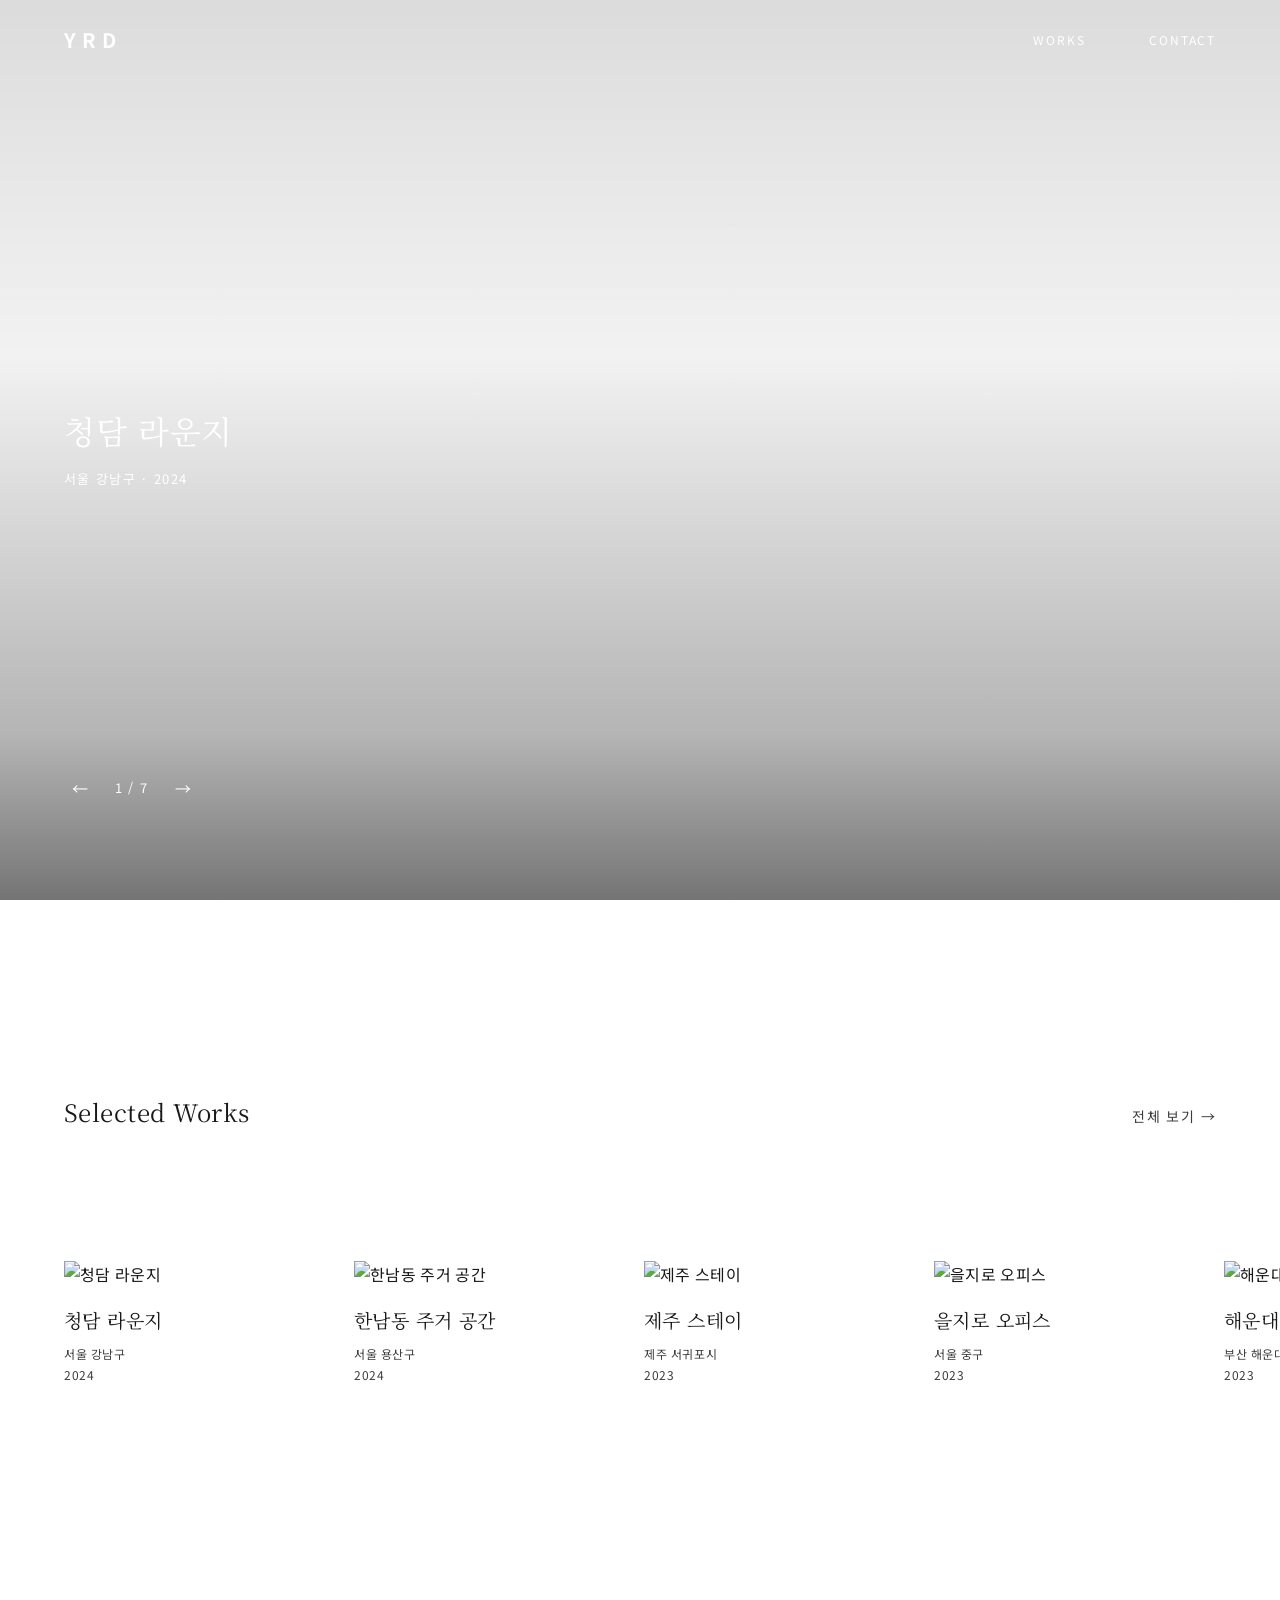
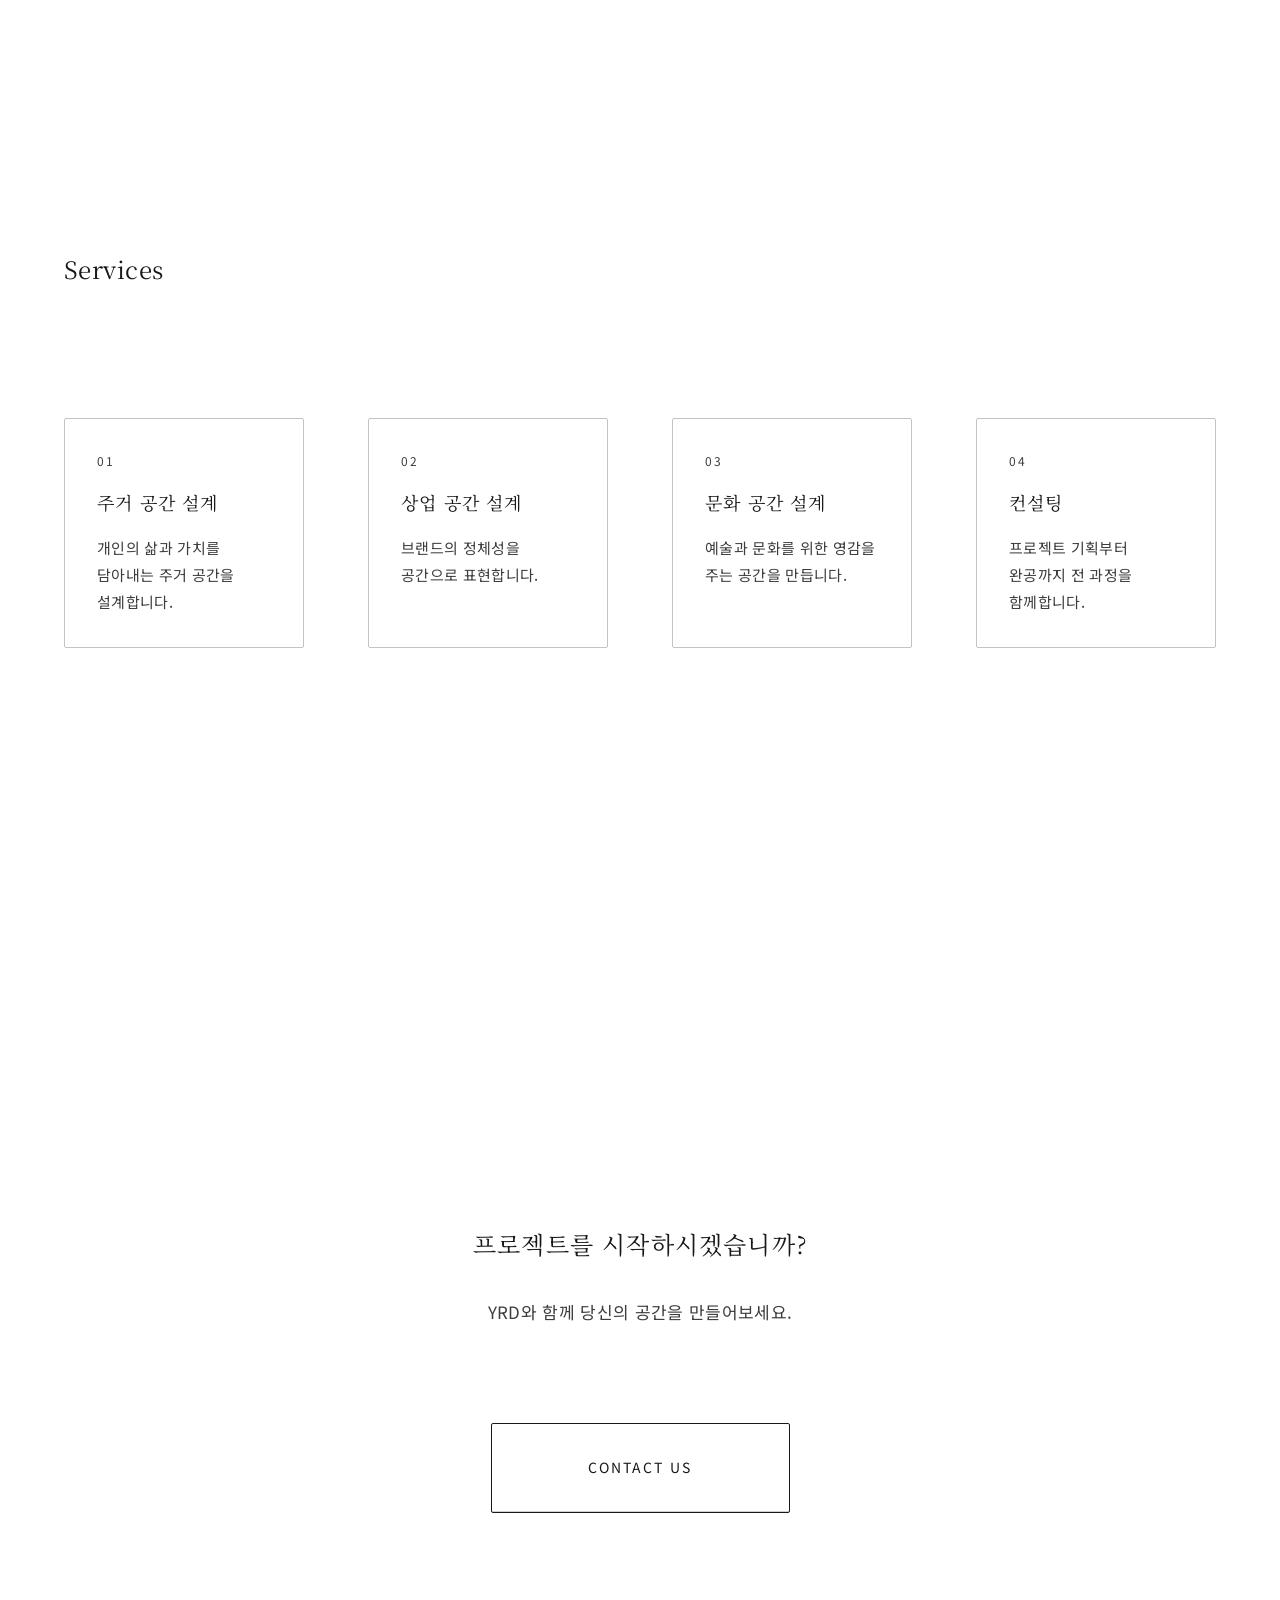
==== commit dc2abc94: "Restore white theme with proper contrast - Background: white (#FFFFFF) - Text: dark (#191919) - Inde" ====
--- a/index.html
+++ b/index.html
@@ -14,7 +14,7 @@
   <div class="page-transition"></div>
 
   <!-- Top Header (Scroll Responsive) -->
-  <header class="top-header">
+  <header class="top-header header-light">
     <div class="header-content">
       <a href="index.html" class="header-brand">YRD</a>
       <nav class="header-nav">
--- a/css/style.css
+++ b/css/style.css
@@ -5,11 +5,11 @@
 /* --- Custom Properties --- */
 :root {
   --color-bg: #FFFFFF;
-  --color-text: #f191919;
+  --color-text: #191919;
   --color-text-muted: #3d3d40;
-  --color-text-dim: #3d3d40;
+  --color-text-dim: rgba(61, 61, 64, 0.3);
   --color-accent: #201f1e;
-  --color-overlay: rgba(10, 10, 10, 0.4);
+  --color-overlay: rgba(255, 255, 255, 0.4);
 
   --font-serif: 'Noto Serif KR', 'Noto Serif', Georgia, serif;
   --font-sans: 'Noto Sans KR', -apple-system, BlinkMacSystemFont, 'Segoe UI', sans-serif;
@@ -128,7 +128,7 @@
   font-weight: 700;
   letter-spacing: 0.3em;
   text-transform: uppercase;
-  color: #ffffff;
+  color: var(--color-text);
   transition: all var(--transition-medium);
 }
 
@@ -145,28 +145,28 @@
   font-size: 0.75rem;
   letter-spacing: 0.15em;
   text-transform: uppercase;
-  color: #ffffff;
+  color: var(--color-text);
   transition: color var(--transition-fast);
 }
 
 .header-nav a:hover,
 .header-nav a.active {
+  color: var(--color-text);
+  opacity: 0.7;
+}
+
+/* --- Light Header (for dark backgrounds like hero) --- */
+.header-light .header-brand {
   color: #ffffff;
-  opacity: 0.7;
-}
-
-/* --- Dark Header (for light backgrounds) --- */
-.header-dark .header-brand {
-  color: var(--color-text);
-}
-
-.header-dark .header-nav a {
-  color: var(--color-text);
-}
-
-.header-dark .header-nav a:hover,
-.header-dark .header-nav a.active {
-  color: var(--color-text);
+}
+
+.header-light .header-nav a {
+  color: #ffffff;
+}
+
+.header-light .header-nav a:hover,
+.header-light .header-nav a.active {
+  color: #ffffff;
   opacity: 0.7;
 }
 
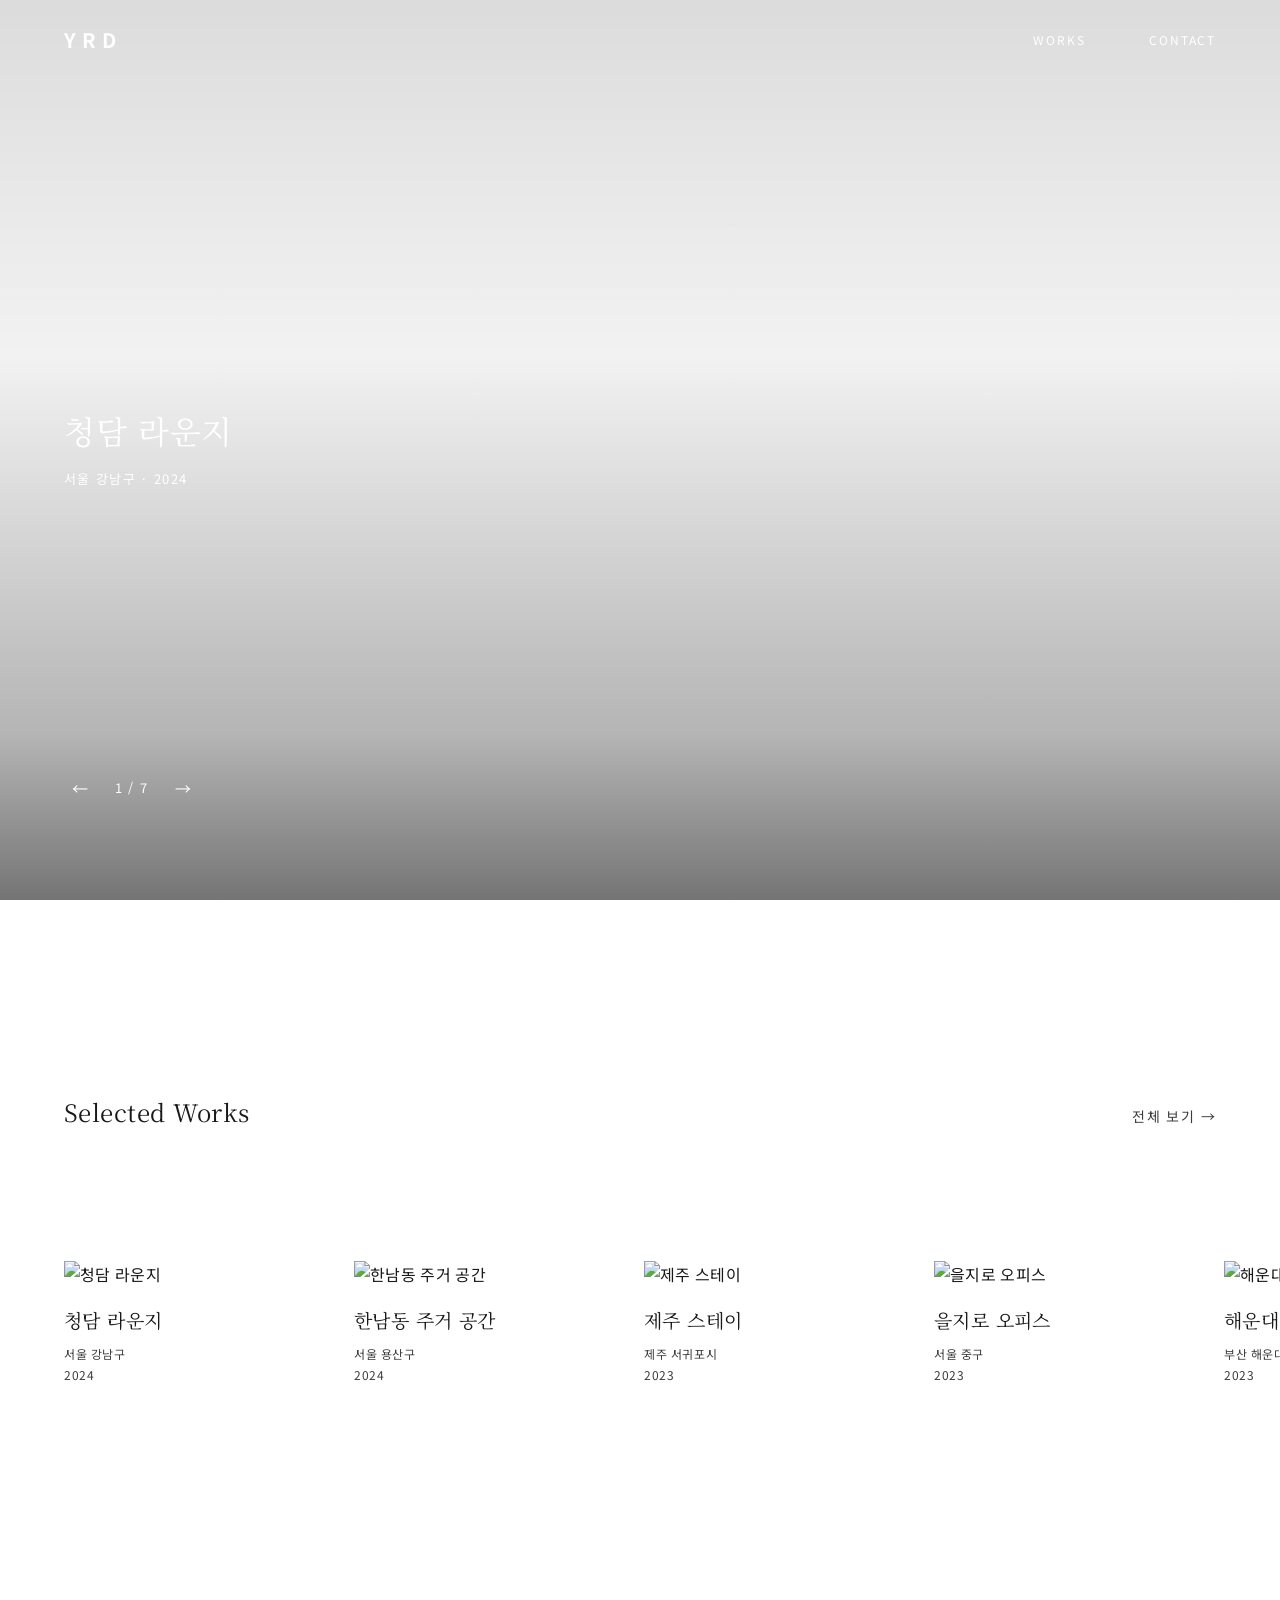
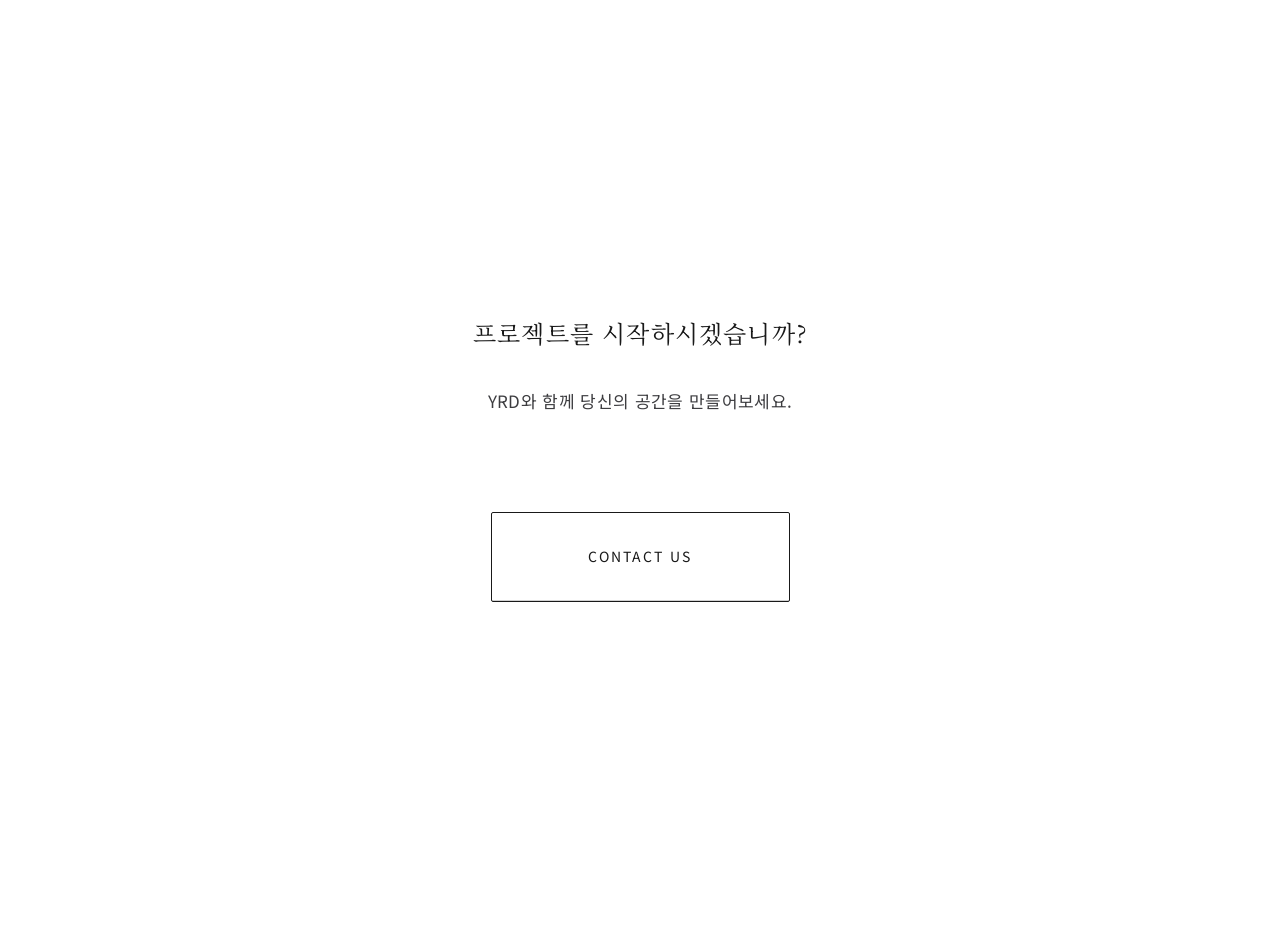
==== commit 59d83c5f: "Remove Services section from homepage Co-Authored-By: Claude Sonnet 4.5 <noreply@anthropic.com>" ====
--- a/index.html
+++ b/index.html
@@ -59,36 +59,7 @@
     </div>
   </section>
 
-  <!-- Services Section -->
-  <section class="home-services">
-    <div class="section-container">
-      <h2>Services</h2>
-      <div class="services-grid">
-        <div class="service-item">
-          <div class="service-number">01</div>
-          <h3>주거 공간 설계</h3>
-          <p>개인의 삶과 가치를 담아내는 주거 공간을 설계합니다.</p>
-        </div>
-        <div class="service-item">
-          <div class="service-number">02</div>
-          <h3>상업 공간 설계</h3>
-          <p>브랜드의 정체성을 공간으로 표현합니다.</p>
-        </div>
-        <div class="service-item">
-          <div class="service-number">03</div>
-          <h3>문화 공간 설계</h3>
-          <p>예술과 문화를 위한 영감을 주는 공간을 만듭니다.</p>
-        </div>
-        <div class="service-item">
-          <div class="service-number">04</div>
-          <h3>컨설팅</h3>
-          <p>프로젝트 기획부터 완공까지 전 과정을 함께합니다.</p>
-        </div>
-      </div>
-    </div>
-  </section>
-
-  <!-- Contact CTA Section -->
+<!-- Contact CTA Section -->
   <section class="home-contact">
     <div class="section-container">
       <div class="contact-cta">
--- a/css/style.css
+++ b/css/style.css
@@ -577,62 +577,6 @@
   transform: translateX(4px);
 }
 
-/* Home Services Section */
-.home-services {
-  padding: calc(var(--spacing-xl) * 3) 0;
-  background: rgba(255, 255, 255, 0.01);
-}
-
-.home-services h2 {
-  font-family: var(--font-serif);
-  font-size: 1.5rem;
-  font-weight: 400;
-  letter-spacing: 0.02em;
-  margin-bottom: calc(var(--spacing-xl) * 2);
-}
-
-.services-grid {
-  display: grid;
-  grid-template-columns: repeat(4, 1fr);
-  gap: var(--spacing-xl);
-}
-
-.service-item {
-  padding: var(--spacing-lg);
-  border: 1px solid var(--color-text-dim);
-  border-radius: 2px;
-  transition: all var(--transition-medium);
-}
-
-.service-item:hover {
-  border-color: var(--color-text-muted);
-  transform: translateY(-4px);
-  background: rgba(255, 255, 255, 0.02);
-}
-
-.service-number {
-  font-family: var(--font-sans);
-  font-size: 0.75rem;
-  letter-spacing: 0.2em;
-  color: var(--color-text-muted);
-  margin-bottom: var(--spacing-md);
-}
-
-.service-item h3 {
-  font-family: var(--font-serif);
-  font-size: 1.125rem;
-  font-weight: 400;
-  margin-bottom: var(--spacing-md);
-  letter-spacing: 0.05em;
-}
-
-.service-item p {
-  font-size: 0.9375rem;
-  line-height: 1.8;
-  color: var(--color-text-muted);
-  word-break: keep-all;
-}
-
 /* Home Contact CTA Section */
 .home-contact {
   padding: calc(var(--spacing-xl) * 4) 0;
@@ -1320,17 +1264,6 @@
     min-width: calc(50% - 4px);
   }
 
-.home-services h2 {
-    font-size: 1.75rem;
-    flex-direction: column;
-    gap: 0.5rem;
-  }
-
-  .services-grid {
-    grid-template-columns: 1fr;
-    gap: var(--spacing-lg);
-  }
-
   .contact-cta h2 {
     font-size: 1.75rem;
   }
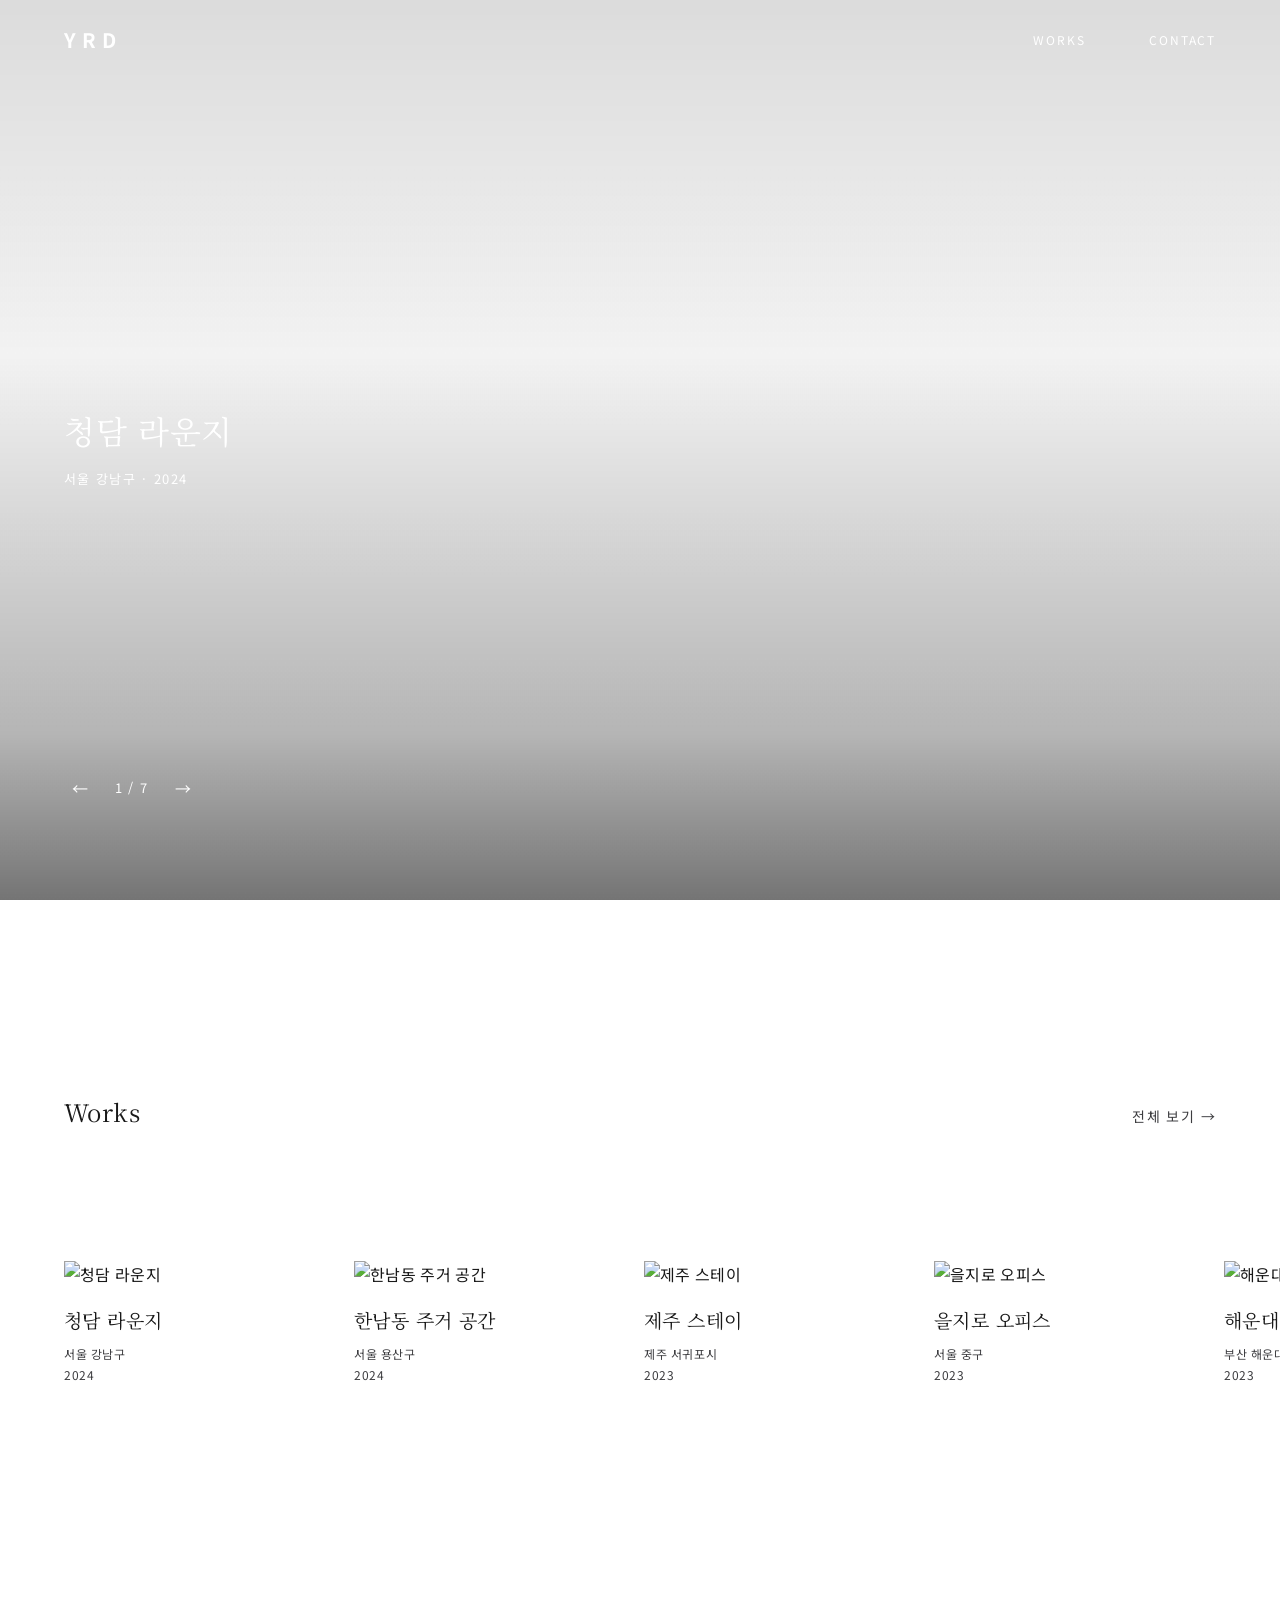
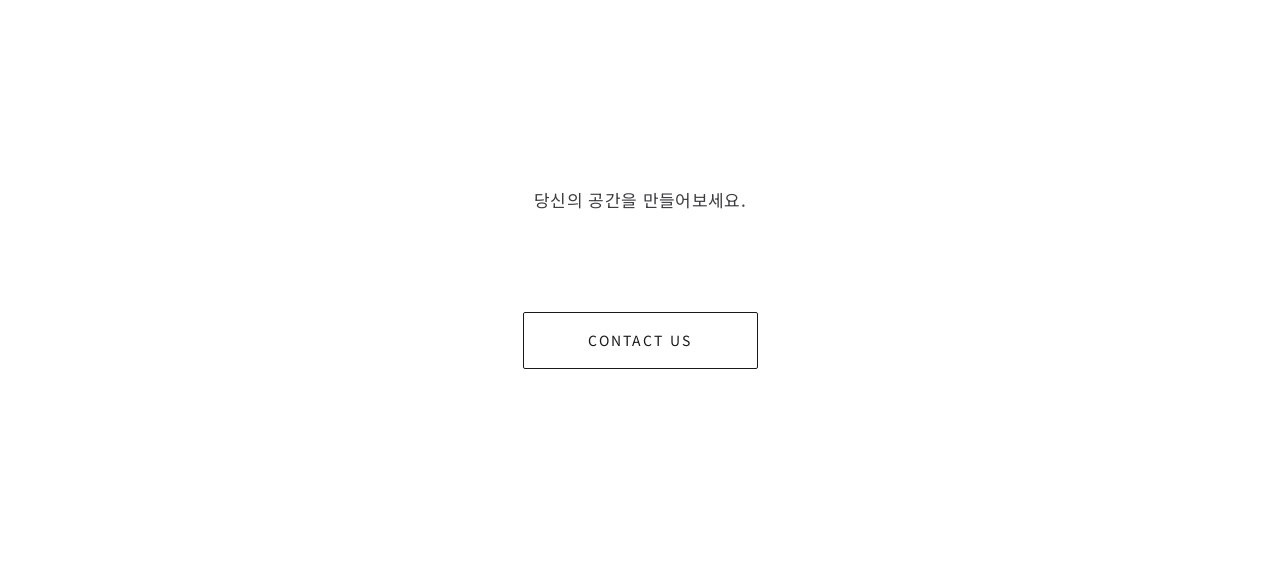
==== commit ac6441d1: "Major UI/UX updates and add content management guide - Works page: English filter tabs, remove hover" ====
--- a/index.html
+++ b/index.html
@@ -46,7 +46,7 @@
   <section class="home-works">
     <div class="section-container">
       <div class="section-header">
-        <h2>Selected Works</h2>
+        <h2>Works</h2>
         <a href="works.html" class="view-all">전체 보기 &rarr;</a>
       </div>
       <div class="home-works-carousel">
@@ -63,8 +63,7 @@
   <section class="home-contact">
     <div class="section-container">
       <div class="contact-cta">
-        <h2>프로젝트를 시작하시겠습니까?</h2>
-        <p>YRD와 함께 당신의 공간을 만들어보세요.</p>
+        <p>당신의 공간을 만들어보세요.</p>
         <a href="contact.html" class="cta-button">Contact Us</a>
       </div>
     </div>
--- a/css/style.css
+++ b/css/style.css
@@ -522,15 +522,9 @@
 .home-work-card {
   position: relative;
   overflow: hidden;
-  cursor: pointer;
-  transition: transform var(--transition-medium);
   flex: 0 0 calc(25% - 6px);
   min-width: calc(25% - 6px);
   container-type: inline-size;
-}
-
-.home-work-card:hover {
-  transform: translateY(-4px);
 }
 
 .home-work-card img {
@@ -538,12 +532,7 @@
   height: auto;
   max-height: 133cqw;
   object-fit: cover;
-  transition: transform var(--transition-slow);
   display: block;
-}
-
-.home-work-card:hover img {
-  transform: scale(1.02);
 }
 
 .home-work-info {
@@ -579,7 +568,7 @@
 
 /* Home Contact CTA Section */
 .home-contact {
-  padding: calc(var(--spacing-xl) * 4) 0;
+  padding: calc(var(--spacing-xl) * 2) 0;
 }
 
 .contact-cta {
@@ -609,31 +598,15 @@
   font-size: 0.875rem;
   letter-spacing: 0.15em;
   text-transform: uppercase;
-  padding: var(--spacing-lg) calc(var(--spacing-xl) * 1.5);
+  padding: var(--spacing-md) var(--spacing-xl);
   border: 1px solid var(--color-text);
   border-radius: 2px;
   color: var(--color-text);
-  transition: all var(--transition-medium);
-  position: relative;
-  overflow: hidden;
-}
-
-.cta-button::before {
-  content: '';
-  position: absolute;
-  inset: 0;
-  background: var(--color-text);
-  transform: translateY(100%);
-  transition: transform var(--transition-medium);
-  z-index: -1;
-}
-
-.cta-button:hover::before {
-  transform: translateY(0);
+  transition: all var(--transition-fast);
 }
 
 .cta-button:hover {
-  color: var(--color-bg);
+  filter: brightness(0.9);
 }
 
 /* ============================================
@@ -641,7 +614,7 @@
    ============================================ */
 .works-page {
   min-height: 100vh;
-  padding: var(--spacing-xl);
+  padding: calc(80px + var(--spacing-xl)) var(--spacing-xl) var(--spacing-xl);
 }
 
 .works-header {
@@ -653,9 +626,6 @@
   font-size: 2.5rem;
   font-weight: 400;
   letter-spacing: 0.02em;
-  display: flex;
-  align-items: baseline;
-  gap: 1rem;
   margin-bottom: var(--spacing-lg);
 }
 
@@ -668,7 +638,7 @@
 
 .filter-buttons {
   display: flex;
-  gap: var(--spacing-sm);
+  gap: var(--spacing-lg);
   flex-wrap: wrap;
 }
 
@@ -676,43 +646,19 @@
   font-size: 0.75rem;
   letter-spacing: 0.15em;
   text-transform: uppercase;
-  padding: var(--spacing-sm) var(--spacing-lg);
+  padding: 0;
   color: var(--color-text-muted);
   background: transparent;
-  border: 1px solid var(--color-text-dim);
-  border-radius: 2px;
+  border: none;
   transition: all var(--transition-fast);
-  position: relative;
-  overflow: hidden;
-}
-
-.filter-btn::before {
-  content: '';
-  position: absolute;
-  inset: 0;
-  background: var(--color-text);
-  transform: translateY(100%);
-  transition: transform var(--transition-medium);
-}
-
-.filter-btn span {
-  position: relative;
-  z-index: 1;
 }
 
 .filter-btn:hover {
-  border-color: var(--color-text-muted);
-  color: var(--color-text);
+  opacity: 0.9;
 }
 
 .filter-btn.active {
-  border-color: var(--color-text);
-  color: var(--color-bg);
-  background: var(--color-text);
-}
-
-.filter-btn:active {
-  transform: scale(0.95);
+  color: var(--color-text);
 }
 
 .works-grid {
@@ -723,77 +669,41 @@
 
 .work-card {
   opacity: 1;
-  transform: scale(1);
-  transition: opacity 0.4s ease, transform 0.4s ease;
 }
 
 .work-card.hidden {
-  opacity: 0;
-  transform: scale(0.9);
-  pointer-events: none;
-  position: absolute;
-  visibility: hidden;
+  display: none;
 }
 
 .work-card {
   position: relative;
-  overflow: hidden;
-  cursor: pointer;
-  aspect-ratio: 4 / 3;
-  border-radius: 2px;
-  box-shadow: 0 0 0 1px rgba(245, 245, 240, 0.05);
-  transition: box-shadow var(--transition-medium), transform var(--transition-medium);
-}
-
-.work-card:hover {
-  box-shadow: 0 8px 32px rgba(0, 0, 0, 0.4);
-  transform: translateY(-4px);
+  container-type: inline-size;
 }
 
 .work-card .card-image {
   width: 100%;
-  height: 100%;
+  height: auto;
+  max-height: 133cqw;
   object-fit: cover;
-  transition: transform var(--transition-slow);
-  will-change: transform;
+  display: block;
 }
 
 .work-card .card-overlay {
-  position: absolute;
-  inset: 0;
-  background: linear-gradient(
-    to top,
-    rgba(10, 10, 10, 0.9) 0%,
-    rgba(10, 10, 10, 0.4) 50%,
-    rgba(10, 10, 10, 0) 100%
-  );
-  opacity: 0;
-  transition: opacity var(--transition-medium);
-  display: flex;
-  flex-direction: column;
-  justify-content: flex-end;
-  padding: var(--spacing-lg);
-}
-
-.work-card:hover .card-image {
-  transform: scale(1.1);
-}
-
-.work-card:hover .card-overlay {
-  opacity: 1;
+  padding: calc(var(--spacing-lg) / 2) 0;
 }
 
 .work-card .card-title {
   font-family: var(--font-serif);
-  font-size: 1.25rem;
+  font-size: 0.9375rem;
   font-weight: 400;
   margin-bottom: var(--spacing-sm);
+  letter-spacing: 0.02em;
 }
 
 .work-card .card-meta {
   font-size: 0.75rem;
   color: var(--color-text-muted);
-  letter-spacing: 0.1em;
+  letter-spacing: 0.05em;
 }
 
 /* ============================================
@@ -809,8 +719,9 @@
 .contact-left {
   display: flex;
   flex-direction: column;
-  justify-content: center;
-  padding: var(--spacing-xl);
+  justify-content: flex-start;
+  align-items: flex-start;
+  padding: calc(80px + var(--spacing-xl)) var(--spacing-xl) var(--spacing-xl);
 }
 
 .contact-left h1 {
@@ -818,10 +729,14 @@
   font-size: 2.5rem;
   font-weight: 400;
   letter-spacing: 0.02em;
-  margin-bottom: var(--spacing-xl);
-  display: flex;
-  align-items: baseline;
-  gap: 1rem;
+}
+
+.contact-right {
+  display: flex;
+  flex-direction: column;
+  justify-content: flex-start;
+  padding: calc(80px + var(--spacing-xl)) var(--spacing-xl) var(--spacing-xl);
+  border-left: 1px solid var(--color-text-dim);
 }
 
 .contact-info-group {
@@ -843,77 +758,7 @@
 }
 
 .contact-info-group .value a {
-  transition: color var(--transition-fast);
-}
-
-.contact-info-group .value a:hover {
-  color: var(--color-accent);
-}
-
-.contact-right {
-  display: flex;
-  flex-direction: column;
-  justify-content: center;
-  padding: var(--spacing-xl);
-  border-left: 1px solid var(--color-text-dim);
-}
-
-.contact-form .form-group {
-  margin-bottom: var(--spacing-lg);
-}
-
-.contact-form label {
-  display: block;
-  font-size: 0.75rem;
-  letter-spacing: 0.15em;
-  text-transform: uppercase;
-  color: var(--color-text-muted);
-  margin-bottom: var(--spacing-sm);
-}
-
-.contact-form input,
-.contact-form textarea {
-  width: 100%;
-  background: transparent;
-  border: none;
-  border-bottom: 1px solid var(--color-text-dim);
-  padding: var(--spacing-sm) 0;
-  color: var(--color-text);
-  font-family: var(--font-sans);
-  font-size: 1rem;
-  outline: none;
-  transition: border-color var(--transition-fast);
-}
-
-.contact-form input:focus,
-.contact-form textarea:focus {
-  border-color: var(--color-text-muted);
-}
-
-.contact-form textarea {
-  resize: none;
-  min-height: 100px;
-}
-
-.contact-form .submit-btn {
-  font-size: 0.8125rem;
-  letter-spacing: 0.15em;
-  text-transform: uppercase;
-  color: var(--color-text-muted);
-  padding: var(--spacing-md) 0;
-  transition: all var(--transition-fast);
-  cursor: pointer;
-  position: relative;
-  display: inline-block;
-}
-
-.contact-form .submit-btn:hover {
-  color: var(--color-text);
-  transform: translateX(4px);
-}
-
-.contact-form .submit-btn:active {
-  transform: translateX(2px) scale(0.98);
+  color: var(--color-text);
 }
 
 /* ============================================
@@ -966,14 +811,9 @@
   font-size: 0.875rem;
   letter-spacing: 0.1em;
   color: var(--color-text-muted);
-  transition: color var(--transition-fast);
   display: inline-flex;
   align-items: center;
   gap: 0.5em;
-}
-
-.back-link a:hover {
-  color: var(--color-text);
 }
 
 .detail-title {
@@ -1066,12 +906,6 @@
   width: 100%;
   aspect-ratio: 16 / 10;
   object-fit: cover;
-  transition: transform var(--transition-slow);
-  cursor: pointer;
-}
-
-.gallery-image:hover {
-  transform: scale(1.02);
 }
 
 .detail-navigation {
@@ -1088,14 +922,8 @@
   flex-direction: column;
   padding: var(--spacing-xl);
   background: var(--color-bg);
-  transition: background var(--transition-medium);
   min-height: 180px;
   justify-content: center;
-}
-
-.nav-prev:hover,
-.nav-next:hover {
-  background: rgba(255, 255, 255, 0.02);
 }
 
 .nav-prev {
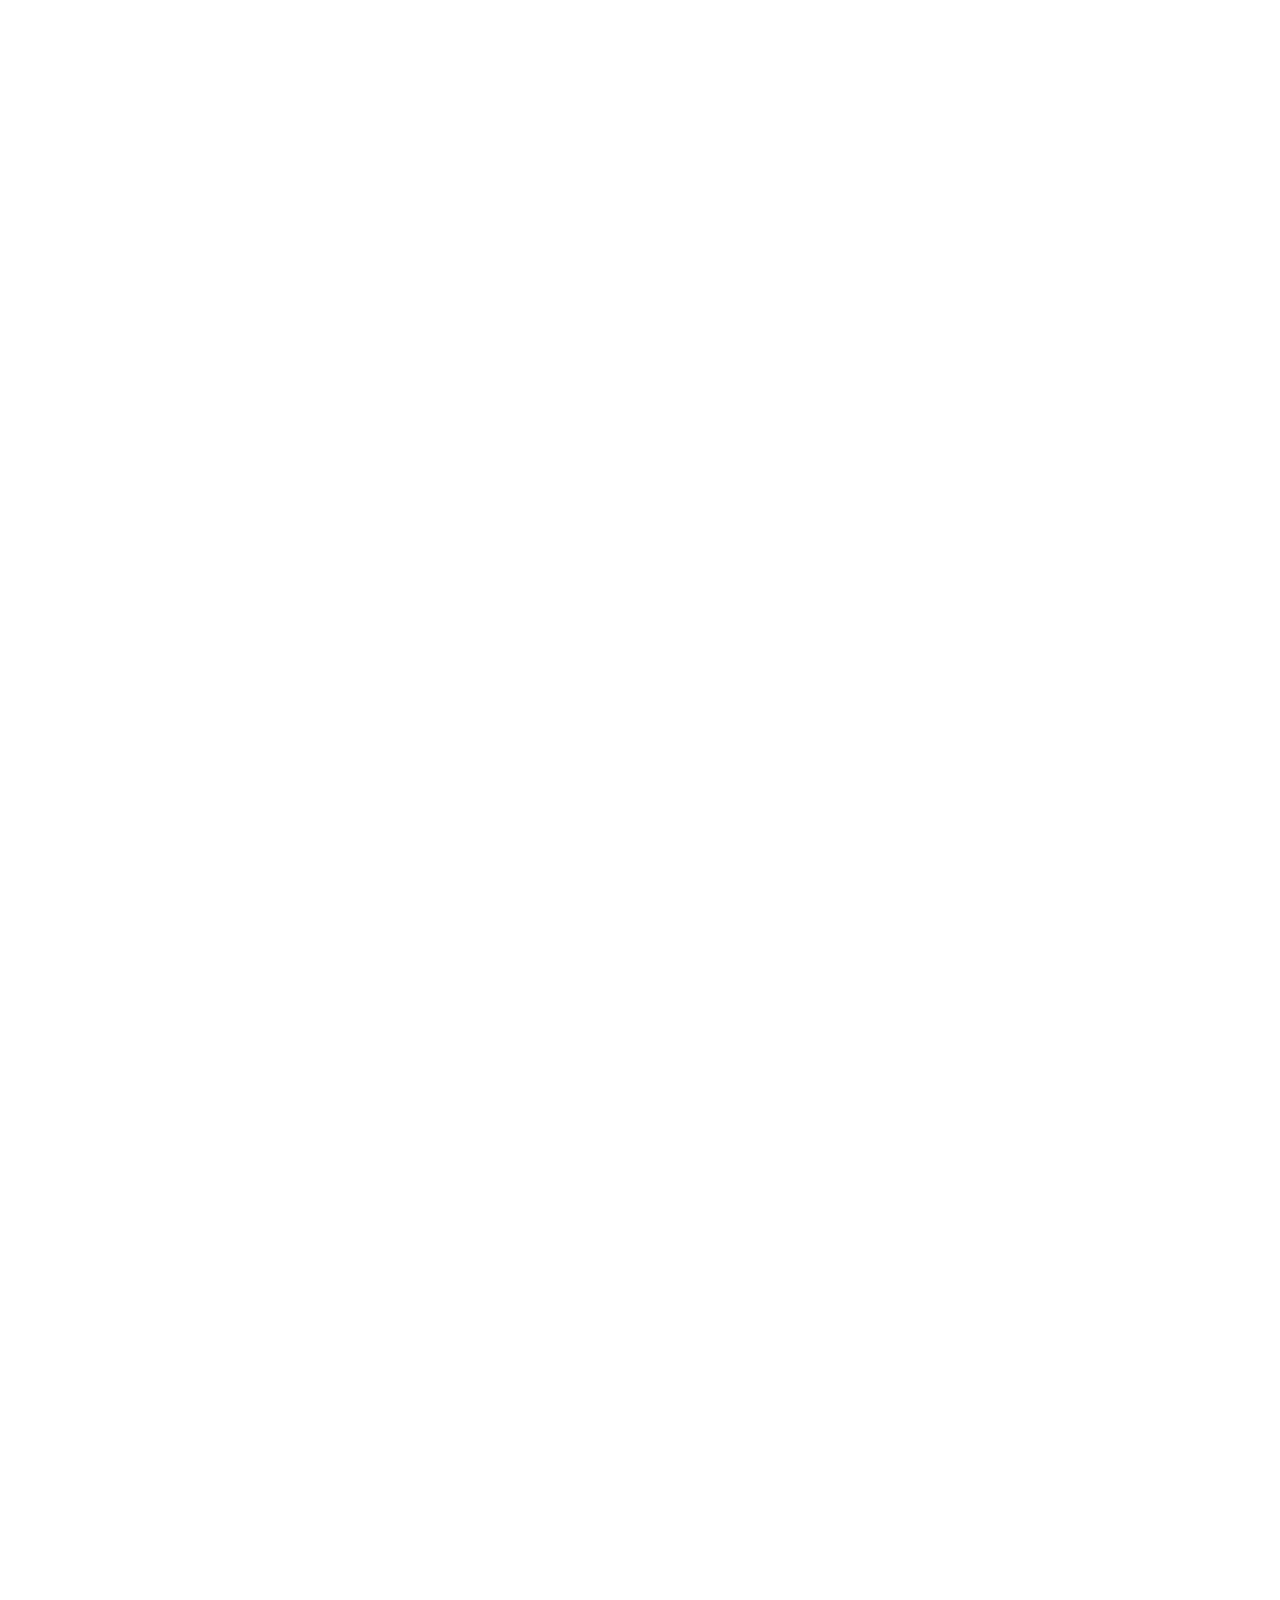
==== commit 0c7baeac: "Remove page transition overlay for instant navigation" ====
--- a/index.html
+++ b/index.html
@@ -11,7 +11,6 @@
 </head>
 <body>
   <!-- Page Transition -->
-  <div class="page-transition"></div>
 
   <!-- Top Header (Scroll Responsive) -->
   <header class="top-header header-light">
--- a/css/style.css
+++ b/css/style.css
@@ -83,17 +83,7 @@
 }
 
 .page-transition {
-  position: fixed;
-  inset: 0;
-  background: var(--color-bg);
-  z-index: 9999;
-  opacity: 1;
-  transition: opacity 0.7s cubic-bezier(0.25, 0.1, 0.25, 1);
-  pointer-events: none;
-}
-
-.page-transition.hidden {
-  opacity: 0;
+  display: none;
 }
 
 /* --- Top Header (Scroll Responsive) --- */
@@ -102,15 +92,9 @@
   top: 0;
   left: 0;
   right: 0;
-  height: 80px;
+  height: 56px;
   background: transparent;
   z-index: 1000;
-  transition: all 0.4s cubic-bezier(0.25, 0.1, 0.25, 1);
-}
-
-.top-header.scrolled {
-  height: 60px;
-  background: transparent;
 }
 
 .header-content {
@@ -124,16 +108,11 @@
 
 .header-brand {
   font-family: var(--font-sans);
-  font-size: 1.25rem;
+  font-size: 1.1rem;
   font-weight: 700;
   letter-spacing: 0.3em;
   text-transform: uppercase;
   color: var(--color-text);
-  transition: all var(--transition-medium);
-}
-
-.top-header.scrolled .header-brand {
-  font-size: 1rem;
 }
 
 .header-nav {
@@ -146,28 +125,24 @@
   letter-spacing: 0.15em;
   text-transform: uppercase;
   color: var(--color-text);
-  transition: color var(--transition-fast);
+  transition: opacity var(--transition-fast);
 }
 
 .header-nav a:hover,
 .header-nav a.active {
-  color: var(--color-text);
-  opacity: 0.7;
-}
-
-/* --- Light Header (for dark backgrounds like hero) --- */
-.header-light .header-brand {
-  color: #ffffff;
-}
-
+  opacity: 0.5;
+}
+
+/* --- Home: transparent + white text --- */
+.header-light .header-brand,
 .header-light .header-nav a {
   color: #ffffff;
 }
 
-.header-light .header-nav a:hover,
-.header-light .header-nav a.active {
-  color: #ffffff;
-  opacity: 0.7;
+/* --- Other pages: white BG + dark text --- */
+.header-white {
+  background: #ffffff;
+  border-bottom: 1px solid #ebebeb;
 }
 
 /* --- Bottom Navigation --- */
@@ -775,7 +750,7 @@
   height: 85vh;
   height: calc(var(--vh, 1vh) * 85);
   overflow: hidden;
-  margin-top: 80px;
+  margin-top: 56px;
 }
 
 .hero-image-container {
@@ -788,7 +763,6 @@
   width: 100%;
   height: 100%;
   object-fit: cover;
-  animation: slowZoom 2s cubic-bezier(0.25, 0.1, 0.25, 1) forwards;
 }
 
 .detail-info {
@@ -904,7 +878,7 @@
 
 .gallery-image {
   width: 100%;
-  aspect-ratio: 16 / 10;
+  aspect-ratio: 16 / 9;
   object-fit: cover;
 }
 
@@ -1149,7 +1123,7 @@
 
   /* Project Detail Mobile */
   .detail-hero {
-    margin-top: 60px;
+    margin-top: 56px;
   }
 
   .detail-title {
